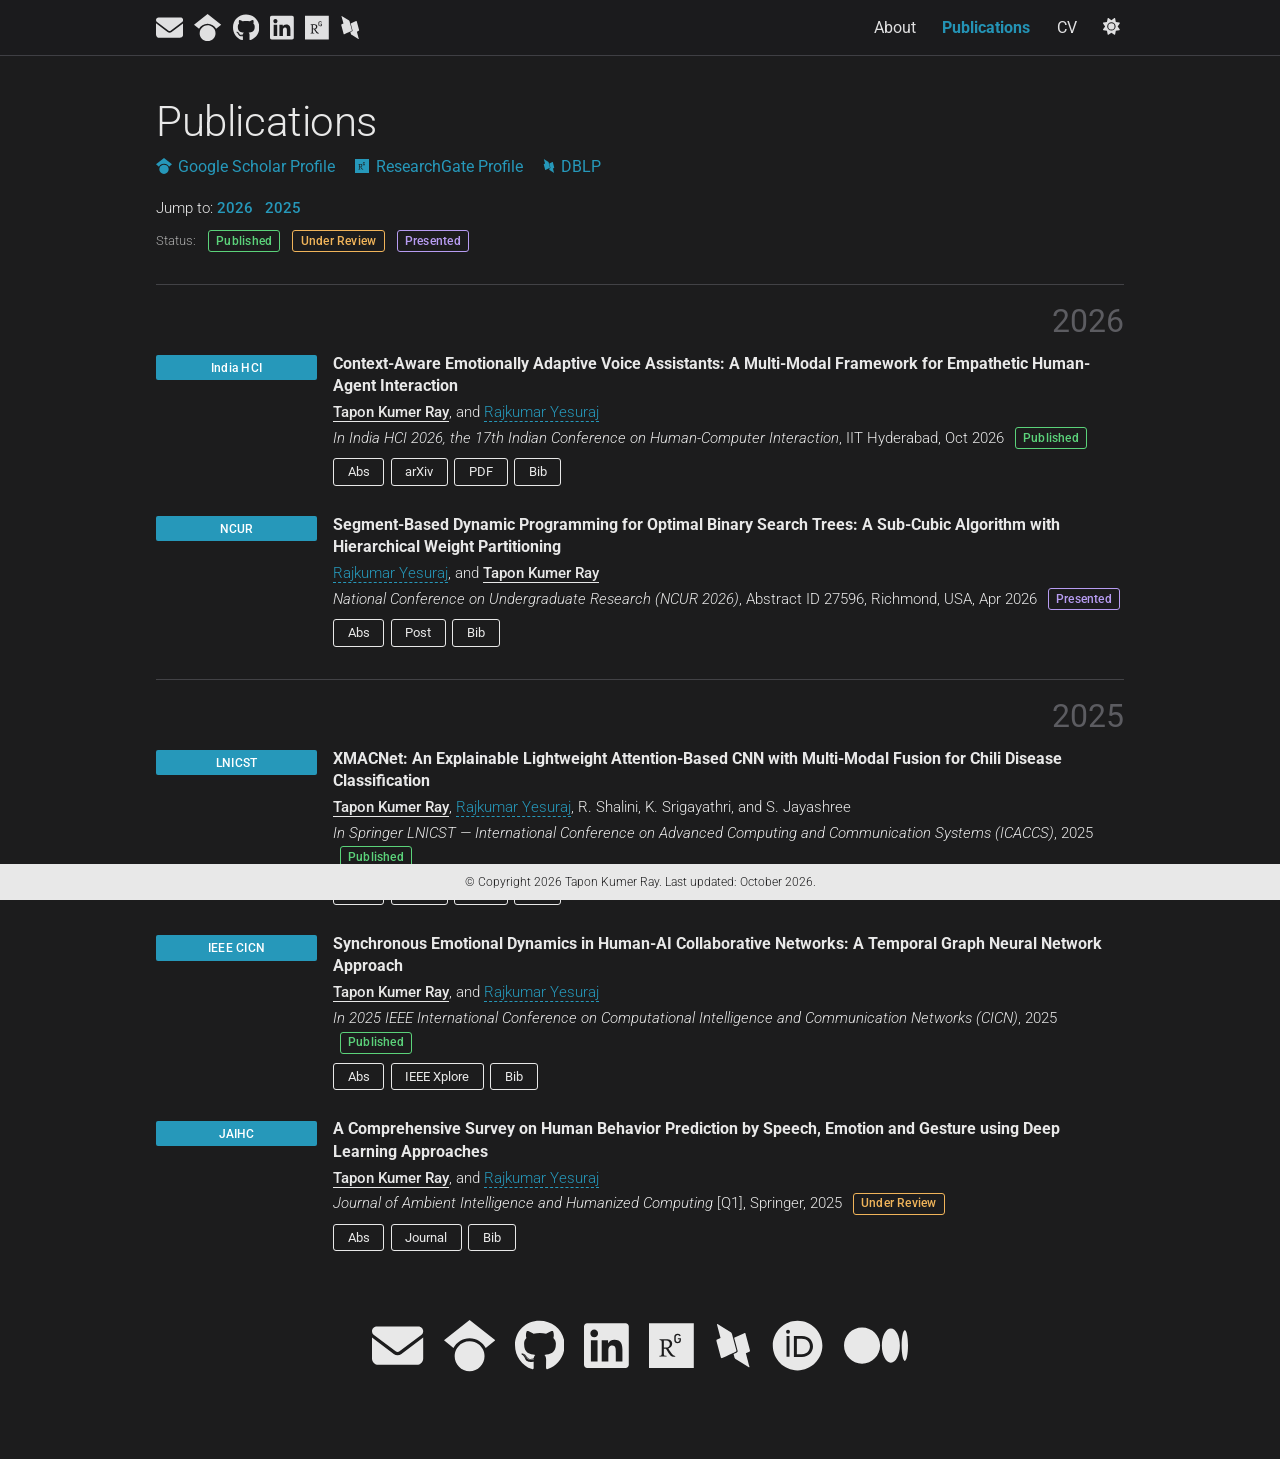
==== publications/index.html @ 4c93cc3c "Revise publication abstracts and clean up comments Updated abstracts for multiple publications and r" ====
<!DOCTYPE html>
<html lang="en" data-theme="dark">
<head>
  <meta charset="utf-8">
  <meta name="viewport" content="width=device-width, initial-scale=1">
  <title>Publications | Tapon Kumer Ray</title>
  <meta name="author" content="Tapon Kumer Ray">
  <meta name="description" content="Publications by Tapon Kumer Ray, grouped by year.">
  <meta name="color-scheme" content="dark light">
  <link rel="canonical" href="https://tapon22bce.github.io/publications/">
  <script>
    /* theme before first paint: visitor's saved choice, otherwise dark (default) */
    (function () {
      var t = null;
      try { t = localStorage.getItem("theme"); } catch (e) {}
      document.documentElement.setAttribute("data-theme", t === "light" ? "light" : "dark");
    })();
  </script>
  <link rel="preconnect" href="https://fonts.googleapis.com">
  <link rel="preconnect" href="https://fonts.gstatic.com" crossorigin>
  <link rel="stylesheet" href="https://fonts.googleapis.com/css2?family=Roboto:wght@300;400;500;700&amp;display=swap">
  <link rel="stylesheet" href="../assets/css/main.css">
  <link rel="icon" href="data:image/svg+xml,<svg xmlns=%22http://www.w3.org/2000/svg%22 viewBox=%220 0 100 100%22><text y=%22.9em%22 font-size=%2290%22>⚛️</text></svg>">
  <script type="speculationrules">
  {
    "prefetch":  [{ "urls": ["/", "/publications/", "/cv/"], "eagerness": "eager" }],
    "prerender": [{ "where": { "selector_matches": ".nav-links a" }, "eagerness": "moderate" }]
  }
  </script>
</head>
<body>

  <header>
    <nav class="navbar" aria-label="Main">
      <div class="container">
        <div class="nav-social">
          <a href="mailto:tapon.ray@plaksha.edu.in" title="Email" aria-label="Email"><svg class="icon" viewBox="0 0 512 512" width="1em" height="1em" aria-hidden="true" focusable="false"><path d="M48 64C21.5 64 0 85.5 0 112c0 15.1 7.1 29.3 19.2 38.4L236.8 313.6c11.4 8.5 27 8.5 38.4 0L492.8 150.4c12.1-9.1 19.2-23.3 19.2-38.4c0-26.5-21.5-48-48-48H48zM0 176V384c0 35.3 28.7 64 64 64H448c35.3 0 64-28.7 64-64V176L294.4 339.2c-22.8 17.1-54 17.1-76.8 0L0 176z"/></svg></a>
          <a href="https://scholar.google.com/citations?user=hwCwrJQAAAAJ&amp;hl=en" title="Google Scholar" aria-label="Google Scholar" target="_blank" rel="noopener"><svg class="icon" viewBox="0 0 512 512" width="1em" height="1em" aria-hidden="true" focusable="false"><path d="M390.9 298.5c0 0 0 .1 .1 .1c9.2 19.4 14.4 41.1 14.4 64C405.3 445.1 338.5 512 256 512s-149.3-66.9-149.3-149.3c0-22.9 5.2-44.6 14.4-64h0c1.7-3.6 3.6-7.2 5.6-10.7c4.4-7.6 9.4-14.7 15-21.3c27.4-32.6 68.5-53.3 114.4-53.3c33.6 0 64.6 11.1 89.6 29.9c9.1 6.9 17.4 14.7 24.8 23.5c5.6 6.6 10.6 13.8 15 21.3c2 3.4 3.8 7 5.5 10.5zm26.4-18.8c-30.1-58.4-91-98.4-161.3-98.4s-131.2 40-161.3 98.4L0 202.7 256 0 512 202.7l-94.7 77.1z"/></svg></a>
          <a href="https://github.com/tapon22bce" title="GitHub" aria-label="GitHub" target="_blank" rel="noopener"><svg class="icon" viewBox="0 0 496 512" width="0.969em" height="1em" aria-hidden="true" focusable="false"><path d="M165.9 397.4c0 2-2.3 3.6-5.2 3.6-3.3.3-5.6-1.3-5.6-3.6 0-2 2.3-3.6 5.2-3.6 3-.3 5.6 1.3 5.6 3.6zm-31.1-4.5c-.7 2 1.3 4.3 4.3 4.9 2.6 1 5.6 0 6.2-2s-1.3-4.3-4.3-5.2c-2.6-.7-5.5.3-6.2 2.3zm44.2-1.7c-2.9.7-4.9 2.6-4.6 4.9.3 2 2.9 3.3 5.9 2.6 2.9-.7 4.9-2.6 4.6-4.6-.3-1.9-3-3.2-5.9-2.9zM244.8 8C106.1 8 0 113.3 0 252c0 110.9 69.8 205.8 169.5 239.2 12.8 2.3 17.3-5.6 17.3-12.1 0-6.2-.3-40.4-.3-61.4 0 0-70 15-84.7-29.8 0 0-11.4-29.1-27.8-36.6 0 0-22.9-15.7 1.6-15.4 0 0 24.9 2 38.6 25.8 21.9 38.6 58.6 27.5 72.9 20.9 2.3-16 8.8-27.1 16-33.7-55.9-6.2-112.3-14.3-112.3-110.5 0-27.5 7.6-41.3 23.6-58.9-2.6-6.5-11.1-33.3 2.6-67.9 20.9-6.5 69 27 69 27 20-5.6 41.5-8.5 62.8-8.5s42.8 2.9 62.8 8.5c0 0 48.1-33.6 69-27 13.7 34.7 5.2 61.4 2.6 67.9 16 17.7 25.8 31.5 25.8 58.9 0 96.5-58.9 104.2-114.8 110.5 9.2 7.9 17 22.9 17 46.4 0 33.7-.3 75.4-.3 83.6 0 6.5 4.6 14.4 17.3 12.1C428.2 457.8 496 362.9 496 252 496 113.3 383.5 8 244.8 8zM97.2 352.9c-1.3 1-1 3.3.7 5.2 1.6 1.6 3.9 2.3 5.2 1 1.3-1 1-3.3-.7-5.2-1.6-1.6-3.9-2.3-5.2-1zm-10.8-8.1c-.7 1.3.3 2.9 2.3 3.9 1.6 1 3.6.7 4.3-.7.7-1.3-.3-2.9-2.3-3.9-2-.6-3.6-.3-4.3.7zm32.4 35.6c-1.6 1.3-1 4.3 1.3 6.2 2.3 2.3 5.2 2.6 6.5 1 1.3-1.3.7-4.3-1.3-6.2-2.2-2.3-5.2-2.6-6.5-1zm-11.4-14.7c-1.6 1-1.6 3.6 0 5.9 1.6 2.3 4.3 3.3 5.6 2.3 1.6-1.3 1.6-3.9 0-6.2-1.4-2.3-4-3.3-5.6-2z"/></svg></a>
          <a href="https://www.linkedin.com/in/tapon-k-r-2b0728261" title="LinkedIn" aria-label="LinkedIn" target="_blank" rel="noopener"><svg class="icon" viewBox="0 0 448 512" width="0.875em" height="1em" aria-hidden="true" focusable="false"><path d="M416 32H31.9C14.3 32 0 46.5 0 64.3v383.4C0 465.5 14.3 480 31.9 480H416c17.6 0 32-14.5 32-32.3V64.3c0-17.8-14.4-32.3-32-32.3zM135.4 416H69V202.2h66.5V416zm-33.2-243c-21.3 0-38.5-17.3-38.5-38.5S80.9 96 102.2 96c21.2 0 38.5 17.3 38.5 38.5 0 21.3-17.2 38.5-38.5 38.5zm282.1 243h-66.4V312c0-24.8-.5-56.7-34.5-56.7-34.6 0-39.9 27-39.9 54.9V416h-66.4V202.2h63.7v29.2h.9c8.9-16.8 30.6-34.5 62.9-34.5 67.2 0 79.7 44.3 79.7 101.9V416z"/></svg></a>
          <a href="https://www.researchgate.net/profile/Tapon-K-Ray" title="ResearchGate" aria-label="ResearchGate" target="_blank" rel="noopener"><svg class="icon" viewBox="0 0 448 512" width="0.875em" height="1em" aria-hidden="true" focusable="false"><path d="M0 32v448h448V32H0zm262.2 334.4c-6.6 3-33.2 6-50-14.2-9.2-10.6-25.3-33.3-42.2-63.6-8.9 0-14.7 0-21.4-.6v46.4c0 23.5 6 21.2 25.8 23.9v8.1c-6.9-.3-23.1-.8-35.6-.8-13.1 0-26.1.6-33.6.8v-8.1c15.5-2.9 22-1.3 22-23.9V225c0-22.6-6.4-21-22-23.9V193c25.8 1 53.1-.6 70.9-.6 31.7 0 55.9 14.4 55.9 45.6 0 21.1-16.7 42.2-39.2 47.5 13.6 24.2 30 45.6 42.2 58.9 7.2 7.8 17.2 14.7 27.2 14.7v7.3zm22.9-135c-23.3 0-32.2-15.7-32.2-32.2V167c0-12.2 8.8-30.4 34-30.4s30.4 17.9 30.4 17.9l-10.7 7.2s-5.5-12.5-19.7-12.5c-7.9 0-19.7 7.3-19.7 19.7v26.8c0 13.4 6.6 23.3 17.9 23.3 14.1 0 21.5-10.9 21.5-26.8h-17.9v-10.7h30.4c0 20.5 4.7 49.9-34 49.9zm-116.5 44.7c-9.4 0-13.6-.3-20-.8v-69.7c6.4-.6 15-.6 22.5-.6 23.3 0 37.2 12.2 37.2 34.5 0 21.9-15 36.6-39.7 36.6z"/></svg></a>
          <a href="https://dblp.org/pid/431/8461.html" title="DBLP" aria-label="DBLP" target="_blank" rel="noopener"><svg class="icon" viewBox="0 0 384 512" width="0.75em" height="1em" aria-hidden="true" focusable="false"><path d="m 32.247025,40.012819 c -2.2428,-0.15223 -3.88806,1.01161 -2.64918,5.63608 l 35.79017,133.561671 -0.006,0.003 -33.65224,15.63787 c 0,0 -10.07439,4.68192 -7.24107,15.25055 l 44.17766,164.87452 c 0,0 2.82977,10.56543 12.90503,5.88394 70.217005,-32.6353 111.107235,-51.63872 111.107235,-51.63872 l 23.56059,-10.95302 c 0,0 9.31217,-4.3568 7.47035,-14.12271 -0.0698,-0.3744 -0.12453,-0.73759 -0.22928,-1.12784 L 203.1111,226.99466 191.32151,183.0029 c -1.31859,-4.69013 0,0 -12.15521,-45.64012 0,0 -2.83181,-10.56955 -15.06775,-18.07325 L 39.001635,42.581439 c 0,0 -3.87101,-2.37289 -6.75461,-2.56862 z M 307.35817,130.16525 c -1.40848,-0.0243 -3.0411,0.31822 -4.92962,1.196 l -100.86067,46.58206 15.48604,57.76125 -0.0279,-0.0186 19.59148,73.4394 c 0.10312,0.38867 0.15484,0.75503 0.22619,1.12784 0.92144,8.4105 -7.46725,14.12272 -7.46725,14.12272 l -33.74519,15.77729 9.06605,33.92491 0.13945,0.55771 c 0,0 2.83181,10.56955 15.06775,18.07325 l 125.09672,76.70827 c 0,0 12.23242,7.50274 9.40069,-3.06747 -24.9628,-93.15868 -0.003,-0.01 -35.73439,-133.36028 l 33.60575,-15.61926 c -0.002,0 10.0713,-4.68193 7.23798,-15.25056 L 315.33357,137.2483 c 0,0 -1.87194,-6.97773 -7.9754,-7.08305 z"/></svg></a>
        </div>
        <button class="nav-toggler" aria-label="Toggle navigation" aria-expanded="false"><span></span><span></span><span></span></button>
        <ul class="nav-links">
          <li><a href=".././">About</a></li>
          <li><a class="active" aria-current="page" href="../publications/">Publications</a></li>
          <li><a href="../cv/">CV</a></li>
          <li><button id="light-toggle" title="Change theme" aria-label="Toggle dark mode"><svg class="icon i-moon" viewBox="0 0 384 512" width="0.75em" height="1em" aria-hidden="true" focusable="false"><path d="M223.5 32C100 32 0 132.3 0 256S100 480 223.5 480c60.6 0 115.5-24.2 155.8-63.4c5-4.9 6.3-12.5 3.1-18.7s-10.1-9.7-17-8.5c-9.8 1.7-19.8 2.6-30.1 2.6c-96.9 0-175.5-78.8-175.5-176c0-65.8 36-123.1 89.3-153.3c6.1-3.5 9.2-10.5 7.7-17.3s-7.3-11.9-14.3-12.5c-6.3-.5-12.6-.8-19-.8z"/></svg><svg class="icon i-sun" viewBox="0 0 512 512" width="1em" height="1em" aria-hidden="true" focusable="false"><path d="M361.5 1.2c5 2.1 8.6 6.6 9.6 11.9L391 121l107.9 19.8c5.3 1 9.8 4.6 11.9 9.6s1.5 10.7-1.6 15.2L446.9 256l62.3 90.3c3.1 4.5 3.7 10.2 1.6 15.2s-6.6 8.6-11.9 9.6L391 391 371.1 498.9c-1 5.3-4.6 9.8-9.6 11.9s-10.7 1.5-15.2-1.6L256 446.9l-90.3 62.3c-4.5 3.1-10.2 3.7-15.2 1.6s-8.6-6.6-9.6-11.9L121 391 13.1 371.1c-5.3-1-9.8-4.6-11.9-9.6s-1.5-10.7 1.6-15.2L65.1 256 2.8 165.7c-3.1-4.5-3.7-10.2-1.6-15.2s6.6-8.6 11.9-9.6L121 121 140.9 13.1c1-5.3 4.6-9.8 9.6-11.9s10.7-1.5 15.2 1.6L256 65.1 346.3 2.8c4.5-3.1 10.2-3.7 15.2-1.6zM160 256a96 96 0 1 1 192 0 96 96 0 1 1 -192 0zm224 0a128 128 0 1 0 -256 0 128 128 0 1 0 256 0z"/></svg></button></li>
        </ul>
      </div>
    </nav>
    <div class="progress-bar"></div>
  </header>

  <main class="container">
    <div class="post">
      <header class="post-header">
        <h1 class="post-title">Publications</h1>        
        <div class="pub-profiles">
          <a href="https://scholar.google.com/citations?user=hwCwrJQAAAAJ&hl=en" target="_blank" rel="noopener"><svg class="icon" viewBox="0 0 512 512" width="1em" height="1em" aria-hidden="true" focusable="false"><path d="M390.9 298.5c0 0 0 .1 .1 .1c9.2 19.4 14.4 41.1 14.4 64C405.3 445.1 338.5 512 256 512s-149.3-66.9-149.3-149.3c0-22.9 5.2-44.6 14.4-64h0c1.7-3.6 3.6-7.2 5.6-10.7c4.4-7.6 9.4-14.7 15-21.3c27.4-32.6 68.5-53.3 114.4-53.3c33.6 0 64.6 11.1 89.6 29.9c9.1 6.9 17.4 14.7 24.8 23.5c5.6 6.6 10.6 13.8 15 21.3c2 3.4 3.8 7 5.5 10.5zm26.4-18.8c-30.1-58.4-91-98.4-161.3-98.4s-131.2 40-161.3 98.4L0 202.7 256 0 512 202.7l-94.7 77.1z"/></svg>Google Scholar Profile</a>
          <a href="https://www.researchgate.net/profile/Tapon-K-Ray" target="_blank" rel="noopener"><svg class="icon" viewBox="0 0 448 512" width="0.875em" height="1em" aria-hidden="true" focusable="false"><path d="M0 32v448h448V32H0zm262.2 334.4c-6.6 3-33.2 6-50-14.2-9.2-10.6-25.3-33.3-42.2-63.6-8.9 0-14.7 0-21.4-.6v46.4c0 23.5 6 21.2 25.8 23.9v8.1c-6.9-.3-23.1-.8-35.6-.8-13.1 0-26.1.6-33.6.8v-8.1c15.5-2.9 22-1.3 22-23.9V225c0-22.6-6.4-21-22-23.9V193c25.8 1 53.1-.6 70.9-.6 31.7 0 55.9 14.4 55.9 45.6 0 21.1-16.7 42.2-39.2 47.5 13.6 24.2 30 45.6 42.2 58.9 7.2 7.8 17.2 14.7 27.2 14.7v7.3zm22.9-135c-23.3 0-32.2-15.7-32.2-32.2V167c0-12.2 8.8-30.4 34-30.4s30.4 17.9 30.4 17.9l-10.7 7.2s-5.5-12.5-19.7-12.5c-7.9 0-19.7 7.3-19.7 19.7v26.8c0 13.4 6.6 23.3 17.9 23.3 14.1 0 21.5-10.9 21.5-26.8h-17.9v-10.7h30.4c0 20.5 4.7 49.9-34 49.9zm-116.5 44.7c-9.4 0-13.6-.3-20-.8v-69.7c6.4-.6 15-.6 22.5-.6 23.3 0 37.2 12.2 37.2 34.5 0 21.9-15 36.6-39.7 36.6z"/></svg>ResearchGate Profile</a>
          <a href="https://dblp.org/pid/431/8461.html" target="_blank" rel="noopener"><svg class="icon" viewBox="0 0 384 512" width="0.75em" height="1em" aria-hidden="true" focusable="false"><path d="m 32.247025,40.012819 c -2.2428,-0.15223 -3.88806,1.01161 -2.64918,5.63608 l 35.79017,133.561671 -0.006,0.003 -33.65224,15.63787 c 0,0 -10.07439,4.68192 -7.24107,15.25055 l 44.17766,164.87452 c 0,0 2.82977,10.56543 12.90503,5.88394 70.217005,-32.6353 111.107235,-51.63872 111.107235,-51.63872 l 23.56059,-10.95302 c 0,0 9.31217,-4.3568 7.47035,-14.12271 -0.0698,-0.3744 -0.12453,-0.73759 -0.22928,-1.12784 L 203.1111,226.99466 191.32151,183.0029 c -1.31859,-4.69013 0,0 -12.15521,-45.64012 0,0 -2.83181,-10.56955 -15.06775,-18.07325 L 39.001635,42.581439 c 0,0 -3.87101,-2.37289 -6.75461,-2.56862 z M 307.35817,130.16525 c -1.40848,-0.0243 -3.0411,0.31822 -4.92962,1.196 l -100.86067,46.58206 15.48604,57.76125 -0.0279,-0.0186 19.59148,73.4394 c 0.10312,0.38867 0.15484,0.75503 0.22619,1.12784 0.92144,8.4105 -7.46725,14.12272 -7.46725,14.12272 l -33.74519,15.77729 9.06605,33.92491 0.13945,0.55771 c 0,0 2.83181,10.56955 15.06775,18.07325 l 125.09672,76.70827 c 0,0 12.23242,7.50274 9.40069,-3.06747 -24.9628,-93.15868 -0.003,-0.01 -35.73439,-133.36028 l 33.60575,-15.61926 c -0.002,0 10.0713,-4.68193 7.23798,-15.25056 L 315.33357,137.2483 c 0,0 -1.87194,-6.97773 -7.9754,-7.08305 z"/></svg>DBLP</a>
        </div>
        <div class="year-jump">Jump to: <a href="#y2026">2026</a><a href="#y2025">2025</a></div>
        <div class="legend">Status:
          <span class="tag pub">Published</span>
          <span class="tag rev">Under Review</span>
          <span class="tag pre">Presented</span>
        </div>
      </header>

      <!--
        HOW TO EDIT AN ENTRY
        - Status tag: <span class="tag pub">Published</span> | <span class="tag rev">Under Review</span> | <span class="tag pre">Presented</span>
        - Abstract: replace the text inside <div class="abstract hidden"><div class="box"><p>…</p></div></div>
        - Buttons: add/remove <a class="btn">…</a>. Supported labels: Abs, Bib, arXiv, PDF, DOI, Code, Slides, Poster, Video, Website.
      -->

      <div class="publications">

        <!-- ======================= 2026 ======================= -->
        <h2 class="bibliography" id="y2026">2026</h2>
        <ol class="bibliography">

          <li id="indiahci26">
            <div class="pub-row">
              <div class="abbr"><abbr title="17th Indian Conference on Human-Computer Interaction">India HCI</abbr></div>
              <div class="pub">
                <div class="title">Context-Aware Emotionally Adaptive Voice Assistants: A Multi-Modal Framework for Empathetic Human-Agent Interaction</div>
                <div class="author"><em>Tapon Kumer Ray</em>, and <a href="https://scholar.google.com/citations?user=4vbWIWMAAAAJ&hl=en" target="_blank" rel="noopener">Rajkumar Yesuraj</a></div>
                <div class="periodical"><em>In India HCI 2026, the 17th Indian Conference on Human-Computer Interaction</em>, IIT Hyderabad, Oct 2026 <span class="tag pub">Published</span></div>
                <div class="links">
                  <button class="btn" data-toggle="abstract" aria-expanded="false">Abs</button>
                  <a class="btn" href="https://arxiv.org/abs/2609.16417" target="_blank" rel="noopener">arXiv</a>
                  <a class="btn" href="https://arxiv.org/pdf/2609.16417" target="_blank" rel="noopener">PDF</a>
                  <button class="btn" data-toggle="bibtex" aria-expanded="false">Bib</button>
                  <!-- <a class="btn" href="#">DOI</a> <a class="btn" href="#">Slides</a> <a class="btn" href="#">Video</a> <a class="btn" href="#">Code</a> -->
                </div>
                <div class="abstract hidden"><div class="box"><p>                  
                  Voice-assistant interruptions tend to be intrusive because existing systems fail to consider the affective state, cognitive load and situational context of the user when deciding when and how to interrupt.Voice-assistant interruptions tend to be intrusive, since existing systems do not consider the affective state, cognitive load or situational context of the user when determining when and how to interrupt. In this paper, EmpathicVA, a closed-loop framework integrating physiological sensing, vocal-affect analysis, contextual modeling and reinforcementlearning interruption policy, is introduced. A hierarchical fusion model involves integrating HRA, EDA, respiration, acousticprosodic features, linguistic embeddings, and contextual cues and computing the probabilities of five affective states. A Double Deep Q-Network selects immediate response, brief or extended delay, empathetic response, or silent mode based on these probabilities, context and interaction history. The multimodal model obtained an accuracy of 92.3% and an F1-score of 0.922 at the research [5, 6]; and RL-based dialogue policy learning has been explored in recent research [13]. However, these lines of research tend to be kept apart. Context-aware systems typically do not require an affect estimate from the system to be calibrated, but rather sense observed activity; Emotionrecognition systems often optimize the classification without any linkage to the interaction policy; Adaptive dialogue systems seldom incorporate physiological costs for intrusive timing. Macro level on a held-out test set, outperforming the highest accuracy unimodal model by 6.0 percentage points. Comparing the six-week within-subject field study with 48 participants with a baseline and context-only assistants, there was a corresponding increase in satisfaction, trust, and appropriateness of timing, as well as a large reduction in interruption-related stress episodes. The results suggest that affect-aware timing and restraint are both important in voice interaction in addition to the response wording.
                </p></div></div>
                <div class="bibtex hidden"><pre><button class="copy-bib" type="button">Copy</button><code>@inproceedings{ray2026contextaware,
  title     = {Context-Aware Emotionally Adaptive Voice Assistants: A Multi-Modal Framework for Empathetic Human-Agent Interaction},
  author    = {Ray, Tapon Kumer and Yesuraj, Rajkumar},
  booktitle = {Proceedings of the 17th Indian Conference on Human-Computer Interaction (India HCI)},
  year      = {2026},
  eprint    = {2609.16417},
  archivePrefix = {arXiv}
}</code></pre></div>
              </div>
            </div>
          </li>

          <li id="ncur26">
            <div class="pub-row">
              <div class="abbr"><abbr title="National Conference on Undergraduate Research">NCUR</abbr></div>
              <div class="pub">
                <div class="title">Segment-Based Dynamic Programming for Optimal Binary Search Trees: A Sub-Cubic Algorithm with Hierarchical Weight Partitioning</div>
                <div class="author"><a href="https://scholar.google.com/citations?user=4vbWIWMAAAAJ&hl=en" target="_blank" rel="noopener">Rajkumar Yesuraj</a>, and <em>Tapon Kumer Ray</em></div>
                <div class="periodical"><em>National Conference on Undergraduate Research (NCUR 2026)</em>, Abstract ID 27596, Richmond, USA, Apr 2026 <span class="tag pre">Presented</span></div>
                <div class="links">
                  <button class="btn" data-toggle="abstract" aria-expanded="false">Abs</button>
                  <a class="btn" href="https://www.linkedin.com/posts/tapon-k-r-2b0728261_ncur26-undergradresearch-algorithmsobst-activity-7418565448839077888-KAvj" target="_blank" rel="noopener">Post</a>
                  <button class="btn" data-toggle="bibtex" aria-expanded="false">Bib</button>
                  <!-- <a class="btn" href="#">Poster</a> -->
                </div>
                <div class="abstract hidden"><div class="box"><p>                  
                  Constructing optimal binary search trees under two-way comparisons is significantly more challenging than in the classical three way model: two-way comparisons induce complex “punctured intervals” in the Dynamic Programming(DP) state space, potentially resulting in exponential sub-problem growth. In particular, the state-of-the-art algorithm for two-way comparisons runs in On4 time, which becomes infeasible for large datasets with millions of keys. The proposed work presents a novel On2logn2 time algorithm for constructing optimal search trees with two-way comparisons, improving on the current best On4 complexity. The approach introduces Hierarchical Weight Partitioning(HWP), a segment-based dynamic programming framework that partitions the weight space into hierarchical segments, enabling efficient pruning of equivalent sub-problems while preserving optimality. The algorithm leverages a multi-level segment tree data structure with adaptive threshold selection to achieve logarithmic improvements in both time and space complexity for practical instances. Experimental evaluation on synthetic and real-world datasets demonstrates 3 to 8 times speedups with upto 60% memory reduction compared to existing methods. Our work provides the first sub-cubic solution for this fundamental problem. These results impact new possibilities for efficient inference in AI systems that rely on search structures (e.g., decision-tree models or data indexes).
                </p></div></div>
                <div class="bibtex hidden"><pre><button class="copy-bib" type="button">Copy</button><code>@inproceedings{yesuraj2026obst_ncur,
  title     = {Segment-Based Dynamic Programming for Optimal Binary Search Trees: A Sub-Cubic Algorithm with Hierarchical Weight Partitioning},
  author    = {Yesuraj, Rajkumar and Ray, Tapon Kumer},
  booktitle = {National Conference on Undergraduate Research (NCUR)},
  address   = {Richmond, VA, USA},
  note      = {Abstract ID 27596},
  year      = {2026}
}</code></pre></div>
              </div>
            </div>
          </li>
          
        </ol>

        <!-- ======================= 2025 ======================= -->
        <h2 class="bibliography" id="y2025">2025</h2>
        <ol class="bibliography">


          <li id="xmacnet">
            <div class="pub-row">
              <div class="abbr"><abbr title="Springer LNICST (ICACCS)">LNICST</abbr></div>
              <div class="pub">
                <div class="title">XMACNet: An Explainable Lightweight Attention-Based CNN with Multi-Modal Fusion for Chili Disease Classification</div>
                <div class="author"><em>Tapon Kumer Ray</em>, <a href="https://scholar.google.com/citations?user=4vbWIWMAAAAJ&hl=en" target="_blank" rel="noopener">Rajkumar Yesuraj</a>, R. Shalini, K. Srigayathri, and S. Jayashree</div>
                <div class="periodical"><em>In Springer LNICST — International Conference on Advanced Computing and Communication Systems (ICACCS)</em>, 2025 <span class="tag pub">Published</span></div>
                <div class="links">
                  <button class="btn" data-toggle="abstract" aria-expanded="false">Abs</button>
                  <a class="btn" href="https://arxiv.org/abs/2603.06750" target="_blank" rel="noopener">arXiv</a>
                  <a class="btn" href="https://arxiv.org/pdf/2603.06750" target="_blank" rel="noopener">PDF</a>
                  <button class="btn" data-toggle="bibtex" aria-expanded="false">Bib</button>
                  <!-- <a class="btn" href="https://doi.org/...">DOI</a> <a class="btn" href="#">Code</a> -->
                </div>
                <div class="abstract hidden"><div class="box"><p>                  
                  Plant disease classification via imaging is a critical task in precision agriculture. We propose XMACNet, a novel light-weight Convolutional Neural Network (CNN) that integrates self-attention and multi-modal fusion of visible imagery and vegetation indices for chili disease detection. XMACNet uses an EfficientNetV2S backbone enhanced by a self-attention module and a fusion branch that processes both RGB images and computed vegetation index maps (NDVI, NPCI, MCARI). We curated a new dataset of 12,000 chili leaf images across six classes (five disease types plus healthy), augmented synthetically via StyleGAN to mitigate data scarcity. Trained on this dataset, XMACNet achieves high accuracy, F1-score, and AUC, outperforming baseline models such as ResNet-50, MobileNetV2, and a Swin Transformer variant. Crucially, XMACNet is explainable: we use Grad-CAM++ and SHAP to visualize and quantify the model’s focus on disease features. The model’s compact size and fast inference make it suitable for edge deployment in real-world farming scenarios.
                </p></div></div>
                <div class="bibtex hidden"><pre><button class="copy-bib" type="button">Copy</button><code>@inproceedings{ray2025xmacnet,
  title     = {XMACNet: An Explainable Lightweight Attention-Based CNN with Multi-Modal Fusion for Chili Disease Classification},
  author    = {Ray, Tapon Kumer and Yesuraj, Rajkumar and Shalini, R. and Srigayathri, K. and Jayashree, S.},
  booktitle = {International Conference on Advanced Computing and Communication Systems (ICACCS)},
  series    = {Lecture Notes of the Institute for Computer Sciences, Social Informatics and Telecommunications Engineering (LNICST)},
  publisher = {Springer},
  year      = {2025},
  eprint    = {2603.06750},
  archivePrefix = {arXiv}
}</code></pre></div>
              </div>
            </div>
          </li>

          <li id="cicn25">
            <div class="pub-row">
              <div class="abbr"><abbr title="IEEE International Conference on Computational Intelligence and Communication Networks">IEEE CICN</abbr></div>
              <div class="pub">
                <div class="title">Synchronous Emotional Dynamics in Human-AI Collaborative Networks: A Temporal Graph Neural Network Approach</div>
                <div class="author"><em>Tapon Kumer Ray</em>, and <a href="https://scholar.google.com/citations?user=4vbWIWMAAAAJ&hl=en" target="_blank" rel="noopener">Rajkumar Yesuraj</a></div>
                <div class="periodical"><em>In 2025 IEEE International Conference on Computational Intelligence and Communication Networks (CICN)</em>, 2025 <span class="tag pub">Published</span></div>
                <div class="links">
                  <button class="btn" data-toggle="abstract" aria-expanded="false">Abs</button>
                  <a class="btn" href="https://ieeexplore.ieee.org/abstract/document/11368135" target="_blank" rel="noopener">IEEE Xplore</a>
                  <button class="btn" data-toggle="bibtex" aria-expanded="false">Bib</button>
                  <!-- <a class="btn" href="https://doi.org/10.1109/...">DOI</a> <a class="btn" href="#">Slides</a> -->
                </div>
                <div class="abstract hidden"><div class="box"><p>                  
                  Current multi-agent systems lack temporal coherence in emotional state modelling, leading to jarring transitions and reduced user trust during collaborative tasks. We introduce Temporal Affective Resonance Networks (TARN), a novel architecture that models emotional contagion and synchronization between humans and multiple AI agents using dynamic graph neural networks with attention-based temporal fusion. TARN captures emotional state transitions across multi-second windows and enforces consistency constraints that prevent emotional whiplash in collaborative scenarios. Our system integrates physiological sensors (EEG, GSR, HRV) with linguistic sentiment analysis through a hierarchical variational autoencoder that learns joint humanAI emotional trajectories. A temporal consistency loss function ensures smooth affective transitions while maintaining responsiveness to genuine emotional shifts. Evaluation across 120 participants in creative problem-solving tasks demonstrates 34% improvement in perceived emotional intelligence, 28% reduction in trust degradation during handoffs, and 41% better taska outcomes compared to independent agent baselines.
                </p></div></div>
                <div class="bibtex hidden"><pre><button class="copy-bib" type="button">Copy</button><code>@inproceedings{ray2025synchronous,
  title     = {Synchronous Emotional Dynamics in Human-AI Collaborative Networks: A Temporal Graph Neural Network Approach},
  author    = {Ray, Tapon Kumer and Yesuraj, Rajkumar},
  booktitle = {2025 IEEE International Conference on Computational Intelligence and Communication Networks (CICN)},
  publisher = {IEEE},
  year      = {2025},
  url       = {https://ieeexplore.ieee.org/abstract/document/11368135}
}</code></pre></div>
              </div>
            </div>
          </li>

          <li id="survey">
            <div class="pub-row">
              <div class="abbr"><abbr title="Journal of Ambient Intelligence and Humanized Computing (Springer)">JAIHC</abbr></div>
              <div class="pub">
                <div class="title">A Comprehensive Survey on Human Behavior Prediction by Speech, Emotion and Gesture using Deep Learning Approaches</div>
                <div class="author"><em>Tapon Kumer Ray</em>, and <a href="https://scholar.google.com/citations?user=4vbWIWMAAAAJ&hl=en" target="_blank" rel="noopener">Rajkumar Yesuraj</a></div>
                <div class="periodical"><em>Journal of Ambient Intelligence and Humanized Computing</em> [Q1], Springer, 2025 <span class="tag rev">Under Review</span></div>
                <div class="links">
                  <button class="btn" data-toggle="abstract" aria-expanded="false">Abs</button>
                  <a class="btn" href="https://link.springer.com/journal/12652" target="_blank" rel="noopener">Journal</a>
                  <button class="btn" data-toggle="bibtex" aria-expanded="false">Bib</button>
                </div>
                <div class="abstract hidden"><div class="box"><p>                  
                  Abstract coming soon.
                </p></div></div>
                <div class="bibtex hidden"><pre><button class="copy-bib" type="button">Copy</button><code>@article{ray2025survey,
  title   = {A Comprehensive Survey on Human Behavior Prediction by Speech, Emotion and Gesture using Deep Learning Approaches},
  author  = {Ray, Tapon Kumer and Yesuraj, Rajkumar},
  journal = {Journal of Ambient Intelligence and Humanized Computing},
  note    = {Under review},
  year    = {2025}
}</code></pre></div>
              </div>
            </div>
          </li>

        </ol>
      </div>
    </div>

    <!-- ================= CONTACT ICONS ================= -->
    <div class="social">
      <div class="contact-icons">
        <a href="mailto:tapon.ray@plaksha.edu.in" title="Email" aria-label="Email"><svg class="icon" viewBox="0 0 512 512" width="1em" height="1em" aria-hidden="true" focusable="false"><path d="M48 64C21.5 64 0 85.5 0 112c0 15.1 7.1 29.3 19.2 38.4L236.8 313.6c11.4 8.5 27 8.5 38.4 0L492.8 150.4c12.1-9.1 19.2-23.3 19.2-38.4c0-26.5-21.5-48-48-48H48zM0 176V384c0 35.3 28.7 64 64 64H448c35.3 0 64-28.7 64-64V176L294.4 339.2c-22.8 17.1-54 17.1-76.8 0L0 176z"/></svg></a>
        <a href="https://scholar.google.com/citations?user=hwCwrJQAAAAJ&amp;hl=en" title="Google Scholar" aria-label="Google Scholar" target="_blank" rel="noopener"><svg class="icon" viewBox="0 0 512 512" width="1em" height="1em" aria-hidden="true" focusable="false"><path d="M390.9 298.5c0 0 0 .1 .1 .1c9.2 19.4 14.4 41.1 14.4 64C405.3 445.1 338.5 512 256 512s-149.3-66.9-149.3-149.3c0-22.9 5.2-44.6 14.4-64h0c1.7-3.6 3.6-7.2 5.6-10.7c4.4-7.6 9.4-14.7 15-21.3c27.4-32.6 68.5-53.3 114.4-53.3c33.6 0 64.6 11.1 89.6 29.9c9.1 6.9 17.4 14.7 24.8 23.5c5.6 6.6 10.6 13.8 15 21.3c2 3.4 3.8 7 5.5 10.5zm26.4-18.8c-30.1-58.4-91-98.4-161.3-98.4s-131.2 40-161.3 98.4L0 202.7 256 0 512 202.7l-94.7 77.1z"/></svg></a>
        <a href="https://github.com/tapon22bce" title="GitHub" aria-label="GitHub" target="_blank" rel="noopener"><svg class="icon" viewBox="0 0 496 512" width="0.969em" height="1em" aria-hidden="true" focusable="false"><path d="M165.9 397.4c0 2-2.3 3.6-5.2 3.6-3.3.3-5.6-1.3-5.6-3.6 0-2 2.3-3.6 5.2-3.6 3-.3 5.6 1.3 5.6 3.6zm-31.1-4.5c-.7 2 1.3 4.3 4.3 4.9 2.6 1 5.6 0 6.2-2s-1.3-4.3-4.3-5.2c-2.6-.7-5.5.3-6.2 2.3zm44.2-1.7c-2.9.7-4.9 2.6-4.6 4.9.3 2 2.9 3.3 5.9 2.6 2.9-.7 4.9-2.6 4.6-4.6-.3-1.9-3-3.2-5.9-2.9zM244.8 8C106.1 8 0 113.3 0 252c0 110.9 69.8 205.8 169.5 239.2 12.8 2.3 17.3-5.6 17.3-12.1 0-6.2-.3-40.4-.3-61.4 0 0-70 15-84.7-29.8 0 0-11.4-29.1-27.8-36.6 0 0-22.9-15.7 1.6-15.4 0 0 24.9 2 38.6 25.8 21.9 38.6 58.6 27.5 72.9 20.9 2.3-16 8.8-27.1 16-33.7-55.9-6.2-112.3-14.3-112.3-110.5 0-27.5 7.6-41.3 23.6-58.9-2.6-6.5-11.1-33.3 2.6-67.9 20.9-6.5 69 27 69 27 20-5.6 41.5-8.5 62.8-8.5s42.8 2.9 62.8 8.5c0 0 48.1-33.6 69-27 13.7 34.7 5.2 61.4 2.6 67.9 16 17.7 25.8 31.5 25.8 58.9 0 96.5-58.9 104.2-114.8 110.5 9.2 7.9 17 22.9 17 46.4 0 33.7-.3 75.4-.3 83.6 0 6.5 4.6 14.4 17.3 12.1C428.2 457.8 496 362.9 496 252 496 113.3 383.5 8 244.8 8zM97.2 352.9c-1.3 1-1 3.3.7 5.2 1.6 1.6 3.9 2.3 5.2 1 1.3-1 1-3.3-.7-5.2-1.6-1.6-3.9-2.3-5.2-1zm-10.8-8.1c-.7 1.3.3 2.9 2.3 3.9 1.6 1 3.6.7 4.3-.7.7-1.3-.3-2.9-2.3-3.9-2-.6-3.6-.3-4.3.7zm32.4 35.6c-1.6 1.3-1 4.3 1.3 6.2 2.3 2.3 5.2 2.6 6.5 1 1.3-1.3.7-4.3-1.3-6.2-2.2-2.3-5.2-2.6-6.5-1zm-11.4-14.7c-1.6 1-1.6 3.6 0 5.9 1.6 2.3 4.3 3.3 5.6 2.3 1.6-1.3 1.6-3.9 0-6.2-1.4-2.3-4-3.3-5.6-2z"/></svg></a>
        <a href="https://www.linkedin.com/in/tapon-k-r-2b0728261" title="LinkedIn" aria-label="LinkedIn" target="_blank" rel="noopener"><svg class="icon" viewBox="0 0 448 512" width="0.875em" height="1em" aria-hidden="true" focusable="false"><path d="M416 32H31.9C14.3 32 0 46.5 0 64.3v383.4C0 465.5 14.3 480 31.9 480H416c17.6 0 32-14.5 32-32.3V64.3c0-17.8-14.4-32.3-32-32.3zM135.4 416H69V202.2h66.5V416zm-33.2-243c-21.3 0-38.5-17.3-38.5-38.5S80.9 96 102.2 96c21.2 0 38.5 17.3 38.5 38.5 0 21.3-17.2 38.5-38.5 38.5zm282.1 243h-66.4V312c0-24.8-.5-56.7-34.5-56.7-34.6 0-39.9 27-39.9 54.9V416h-66.4V202.2h63.7v29.2h.9c8.9-16.8 30.6-34.5 62.9-34.5 67.2 0 79.7 44.3 79.7 101.9V416z"/></svg></a>
        <a href="https://www.researchgate.net/profile/Tapon-K-Ray" title="ResearchGate" aria-label="ResearchGate" target="_blank" rel="noopener"><svg class="icon" viewBox="0 0 448 512" width="0.875em" height="1em" aria-hidden="true" focusable="false"><path d="M0 32v448h448V32H0zm262.2 334.4c-6.6 3-33.2 6-50-14.2-9.2-10.6-25.3-33.3-42.2-63.6-8.9 0-14.7 0-21.4-.6v46.4c0 23.5 6 21.2 25.8 23.9v8.1c-6.9-.3-23.1-.8-35.6-.8-13.1 0-26.1.6-33.6.8v-8.1c15.5-2.9 22-1.3 22-23.9V225c0-22.6-6.4-21-22-23.9V193c25.8 1 53.1-.6 70.9-.6 31.7 0 55.9 14.4 55.9 45.6 0 21.1-16.7 42.2-39.2 47.5 13.6 24.2 30 45.6 42.2 58.9 7.2 7.8 17.2 14.7 27.2 14.7v7.3zm22.9-135c-23.3 0-32.2-15.7-32.2-32.2V167c0-12.2 8.8-30.4 34-30.4s30.4 17.9 30.4 17.9l-10.7 7.2s-5.5-12.5-19.7-12.5c-7.9 0-19.7 7.3-19.7 19.7v26.8c0 13.4 6.6 23.3 17.9 23.3 14.1 0 21.5-10.9 21.5-26.8h-17.9v-10.7h30.4c0 20.5 4.7 49.9-34 49.9zm-116.5 44.7c-9.4 0-13.6-.3-20-.8v-69.7c6.4-.6 15-.6 22.5-.6 23.3 0 37.2 12.2 37.2 34.5 0 21.9-15 36.6-39.7 36.6z"/></svg></a>
        <a href="https://dblp.org/pid/431/8461.html" title="DBLP" aria-label="DBLP" target="_blank" rel="noopener"><svg class="icon" viewBox="0 0 384 512" width="0.75em" height="1em" aria-hidden="true" focusable="false"><path d="m 32.247025,40.012819 c -2.2428,-0.15223 -3.88806,1.01161 -2.64918,5.63608 l 35.79017,133.561671 -0.006,0.003 -33.65224,15.63787 c 0,0 -10.07439,4.68192 -7.24107,15.25055 l 44.17766,164.87452 c 0,0 2.82977,10.56543 12.90503,5.88394 70.217005,-32.6353 111.107235,-51.63872 111.107235,-51.63872 l 23.56059,-10.95302 c 0,0 9.31217,-4.3568 7.47035,-14.12271 -0.0698,-0.3744 -0.12453,-0.73759 -0.22928,-1.12784 L 203.1111,226.99466 191.32151,183.0029 c -1.31859,-4.69013 0,0 -12.15521,-45.64012 0,0 -2.83181,-10.56955 -15.06775,-18.07325 L 39.001635,42.581439 c 0,0 -3.87101,-2.37289 -6.75461,-2.56862 z M 307.35817,130.16525 c -1.40848,-0.0243 -3.0411,0.31822 -4.92962,1.196 l -100.86067,46.58206 15.48604,57.76125 -0.0279,-0.0186 19.59148,73.4394 c 0.10312,0.38867 0.15484,0.75503 0.22619,1.12784 0.92144,8.4105 -7.46725,14.12272 -7.46725,14.12272 l -33.74519,15.77729 9.06605,33.92491 0.13945,0.55771 c 0,0 2.83181,10.56955 15.06775,18.07325 l 125.09672,76.70827 c 0,0 12.23242,7.50274 9.40069,-3.06747 -24.9628,-93.15868 -0.003,-0.01 -35.73439,-133.36028 l 33.60575,-15.61926 c -0.002,0 10.0713,-4.68193 7.23798,-15.25056 L 315.33357,137.2483 c 0,0 -1.87194,-6.97773 -7.9754,-7.08305 z"/></svg></a>
        <a href="https://orcid.org/0009-0000-3474-7573" title="ORCID" aria-label="ORCID" target="_blank" rel="noopener"><svg class="icon" viewBox="0 0 512 512" width="1em" height="1em" aria-hidden="true" focusable="false"><path d="M294.75 188.19h-45.92V342h47.47c67.62 0 83.12-51.34 83.12-76.91 0-41.64-26.54-76.9-84.67-76.9zM256 8C119 8 8 119 8 256s111 248 248 248 248-111 248-248S393 8 256 8zm-80.79 360.76h-29.84v-207.5h29.84zm-14.92-231.14a19.57 19.57 0 1 1 19.57-19.57 19.64 19.64 0 0 1-19.57 19.57zM300 369h-81V161.26h80.6c76.73 0 110.44 54.83 110.44 103.85C410 318.39 368.38 369 300 369z"/></svg></a>
        <a href="https://medium.com/@ray.tapon22bce" title="Medium" aria-label="Medium" target="_blank" rel="noopener"><svg class="icon" viewBox="0 0 640 512" width="1.25em" height="1em" aria-hidden="true" focusable="false"><path d="M180.5,74.262C80.813,74.262,0,155.633,0,256S80.819,437.738,180.5,437.738,361,356.373,361,256,280.191,74.262,180.5,74.262Zm288.25,10.646c-49.845,0-90.245,76.619-90.245,171.095s40.406,171.1,90.251,171.1,90.251-76.619,90.251-171.1H559C559,161.5,518.6,84.908,468.752,84.908Zm139.506,17.821c-17.526,0-31.735,68.628-31.735,153.274s14.2,153.274,31.735,153.274S640,340.631,640,256C640,171.351,625.785,102.729,608.258,102.729Z"/></svg></a>
      </div>
    </div>
  </main>

  <footer class="fixed-bottom">
    <div class="container">© Copyright 2026 Tapon Kumer Ray. Last updated: October 2026.</div>
  </footer>

  <script src="../assets/js/main.js" defer></script>
</body>
</html>
---- assets/css/main.css ----
/* =====================================================================
   Tapon Kumer Ray — academic site
   Visual language mirrors the al-folio theme used by avaljotsingh.github.io
   (same colour tokens, 1000px container, Roboto, thin navbar, fixed footer).
   Publications/CV components follow mirandawei.com (al-folio as well).
   ===================================================================== */

/* ---------- 1. Design tokens (identical values to the reference site) ---------- */
:root {
  --global-bg-color: #ffffff;
  --global-code-bg-color: rgba(181, 9, 172, 0.05);
  --global-text-color: #000000;
  --global-text-color-light: #828282;
  --global-theme-color: #0076df;
  --global-hover-color: #0076df;
  --global-hover-text-color: #ffffff;
  --global-footer-bg-color: #1c1c1d;
  --global-footer-text-color: #e8e8e8;
  --global-footer-link-color: #ffffff;
  --global-divider-color: rgba(0, 0, 0, 0.1);
  --global-card-bg-color: #ffffff;
  --status-published: #1e8e3e;
  --status-review: #b06000;
  --status-presented: #6f42c1;
  --nav-height: 56px;
  --thumb-bg: rgba(0, 0, 0, 0.035);
}
html[data-theme="dark"] {
  --global-bg-color: #1c1c1d;
  --global-code-bg-color: #2c3237;
  --global-text-color: #e8e8e8;
  --global-text-color-light: #a8a8a8;
  --global-theme-color: #2698ba;
  --global-hover-color: #2698ba;
  --global-footer-bg-color: #e8e8e8;
  --global-footer-text-color: #1c1c1d;
  --global-footer-link-color: #000000;
  --global-divider-color: #424246;
  --global-card-bg-color: #212529;
  --status-published: #5bd27a;
  --status-review: #f0b45a;
  --status-presented: #b79cf2;
  --thumb-bg: rgba(255, 255, 255, 0.04);
}

/* ---------- 1b. Icons (inline SVG, no icon fonts to download) ---------- */
.icon { display: inline-block; height: 1em; vertical-align: -.125em; fill: currentColor; flex: none; }

/* ---------- 1c. Instant-feeling page changes ---------- */
/* Cross-page fade in Chrome/Edge 126+ and Safari 18.2+; other browsers just switch pages. */
@view-transition { navigation: auto; }
.navbar { view-transition-name: navbar; }
footer.fixed-bottom { view-transition-name: footer; }
::view-transition-old(root), ::view-transition-new(root) { animation-duration: .16s; }
@media (prefers-reduced-motion: reduce) {
  @view-transition { navigation: none; }
  html { scroll-behavior: auto; }
}

/* ---------- 2. Base ---------- */
*, *::before, *::after { box-sizing: border-box; }
html { -webkit-text-size-adjust: 100%; scroll-behavior: smooth; }
body {
  margin: 0;
  padding-top: var(--nav-height);
  padding-bottom: 70px;               /* room for fixed footer */
  font-family: "Roboto", -apple-system, BlinkMacSystemFont, "Segoe UI", Helvetica, Arial, sans-serif;
  font-weight: 300;
  font-size: 1rem;
  line-height: 1.6;
  color: var(--global-text-color);
  background-color: var(--global-bg-color);
  -webkit-font-smoothing: antialiased;
  -moz-osx-font-smoothing: grayscale;
  text-rendering: optimizeLegibility;
}
h1, h2, h3, h4 { scroll-margin-top: 70px; line-height: 1.25; margin: 0 0 .5rem; }
p { margin: 0 0 1rem; }
b, strong { font-weight: 500; }
a { color: var(--global-theme-color); text-decoration: none; }
a:hover { color: var(--global-theme-color); text-decoration: underline; }
hr { border: 0; border-top: 1px solid var(--global-divider-color); margin: 2rem 0; }
img { max-width: 100%; height: auto; display: block; }
.container { width: 100%; max-width: 1000px; margin: 0 auto; padding: 0 16px; }
.sr-only { position: absolute; width: 1px; height: 1px; overflow: hidden; clip: rect(0 0 0 0); white-space: nowrap; }

/* smooth theme switch (al-folio "transition" class) */
html.transition, html.transition *, html.transition *::before, html.transition *::after {
  transition: background-color .4s, color .4s, border-color .4s !important;
}

/* ---------- 3. Navbar ---------- */
.navbar {
  position: fixed; top: 0; left: 0; right: 0; z-index: 1030;
  height: var(--nav-height);
  background-color: var(--global-bg-color);
  border-bottom: 1px solid var(--global-divider-color);
  opacity: .97;
}
.navbar .container { height: 100%; display: flex; align-items: center; justify-content: space-between; }
.nav-social { display: flex; align-items: center; gap: .7rem; font-size: 1.7rem; }
.nav-social a { color: var(--global-text-color); line-height: 1; display: inline-flex; }
.nav-social a:hover { color: var(--global-theme-color); text-decoration: none; }
.nav-links { display: flex; align-items: center; gap: 0.25rem; list-style: none; margin: 0; padding: 0; }
.nav-links a {
  display: block; padding: .5rem .7rem; color: var(--global-text-color); font-weight: 400;
}
.nav-links a:hover { color: var(--global-hover-color); text-decoration: none; }
.nav-links a.active { color: var(--global-theme-color); font-weight: 700; }
#light-toggle {
  background: none; border: 0; padding: .5rem .25rem .5rem .7rem; cursor: pointer;
  color: var(--global-text-color); font-size: 1.05rem; line-height: 1;
}
#light-toggle:hover { color: var(--global-hover-color); }
#light-toggle .i-sun { display: none; }
html[data-theme="dark"] #light-toggle .i-sun { display: inline-block; }
html[data-theme="dark"] #light-toggle .i-moon { display: none; }
.nav-toggler {
  display: none; background: none; border: 0; padding: 8px; cursor: pointer;
}
.nav-toggler span { display: block; width: 22px; height: 2px; margin: 4px 0; background: var(--global-text-color); border-radius: 1px; transition: .2s; }
.nav-toggler[aria-expanded="true"] span:nth-child(1) { transform: translateY(6px) rotate(45deg); }
.nav-toggler[aria-expanded="true"] span:nth-child(2) { opacity: 0; }
.nav-toggler[aria-expanded="true"] span:nth-child(3) { transform: translateY(-6px) rotate(-45deg); }

@media (max-width: 767px) {
  .nav-social { font-size: 1.4rem; gap: .55rem; }
  .nav-toggler { display: block; }
  .nav-links {
    display: none; position: absolute; top: var(--nav-height); left: 0; right: 0;
    flex-direction: column; align-items: flex-end; padding: .5rem 16px 1rem;
    background: var(--global-bg-color); border-bottom: 1px solid var(--global-divider-color);
  }
  .nav-links.open { display: flex; }
}

/* reading-progress line under the navbar (al-folio) */
.progress-bar { position: fixed; top: var(--nav-height); left: 0; height: 2px; width: 0; z-index: 1031; background: var(--global-theme-color); }

/* ---------- 4. Page header ---------- */
.post { padding-top: 2.5rem; }
.post-header { margin-bottom: 1.5rem; }
.post-title { font-size: 2.6rem; font-weight: 300; margin-bottom: .35rem; letter-spacing: -.01em; }
.post-title .first { font-weight: 700; }
.post-description { font-size: 1rem; color: var(--global-text-color); margin-bottom: 0; }
.post-description a { color: inherit; border-bottom: 1px dashed var(--global-text-color-light); }
.post-description a:hover { color: var(--global-theme-color); text-decoration: none; }

/* ---------- 5. About: profile ---------- */
.profile { float: right; width: 30%; margin: 0 0 1rem 1.75rem; }
.profile img {
  width: 100%; aspect-ratio: 4 / 5; object-fit: cover; object-position: 50% 25%;
  border-radius: 6px;
}
.profile .more-info { margin-top: .6rem; font-size: .9rem; line-height: 1.45; text-align: center; font-family: ui-monospace, SFMono-Regular, Menlo, Consolas, monospace; font-weight: 400; }
.profile .more-info p { margin: 0; }
.bio p { text-align: justify; hyphens: auto; }
.clearfix::after { content: ""; display: block; clear: both; }
@media (max-width: 575px) {
  .post-title { font-size: 2rem; }
  .profile { float: none; width: 62%; margin: 0 auto 1.25rem; }
}

/* ---------- 6. Section headings ---------- */
.section { margin-top: 2.75rem; }
.section > h2 { font-size: 1.75rem; font-weight: 400; margin-bottom: .9rem; }
.section > h2 a { color: var(--global-text-color); }
.section > h2 a:hover { color: var(--global-theme-color); text-decoration: none; }
.section-intro { text-align: justify; }

/* ---------- 7. News / awards tables ---------- */
.news { max-height: 22rem; overflow-y: auto; }      /* scrollable like al-folio "scrollable: true" */
.table { width: 100%; border-collapse: collapse; }
.table th, .table td { padding: .6rem .5rem; vertical-align: top; border-top: 1px solid var(--global-divider-color); font-size: .97rem; }
.table tr:first-child th, .table tr:first-child td { border-top: 0; }
.table th { width: 21%; font-weight: 500; white-space: nowrap; text-align: left; }
.table td b { font-weight: 500; }
.tag {
  display: inline-block; font-size: .72rem; font-weight: 500; letter-spacing: .02em;
  padding: .05rem .45rem; border-radius: 3px; border: 1px solid currentColor; vertical-align: 1px;
}
.tag.pub { color: var(--status-published); }
.tag.rev { color: var(--status-review); }
.tag.pre { color: var(--status-presented); }
.tag.run { color: var(--global-text-color-light); }
@media (max-width: 575px) {
  .table th { width: auto; white-space: normal; display: block; border-top: 1px solid var(--global-divider-color); padding-bottom: 0; }
  .table td { display: block; border-top: 0; padding-top: .15rem; }
}

/* ---------- 8. Current projects (thumbnail + text rows) ---------- */
.projects { margin-top: 1.25rem; }
.project { display: flex; gap: 1.5rem; align-items: flex-start; padding: 1.15rem 0; border-top: 1px solid var(--global-divider-color); }
.project:first-child { border-top: 0; padding-top: .25rem; }
.project-thumb {
  flex: 0 0 210px; width: 210px; aspect-ratio: 16 / 10;
  border-radius: 6px; overflow: hidden;
  border: 1px solid var(--global-divider-color);
  background: var(--thumb-bg);
  display: flex; align-items: center; justify-content: center;
  color: transparent; font-size: 0;            /* hide alt text while an image loads/fails */
}
.project-thumb img { width: 100%; height: 100%; object-fit: cover; }
.project-thumb .ph { font-size: .78rem; color: var(--global-text-color-light); text-align: center; padding: .5rem; }
.project-body { flex: 1 1 auto; min-width: 0; }
.project-body h3 { font-size: 1.2rem; font-weight: 500; margin-bottom: .3rem; }
.project-body h3 .yr { font-weight: 300; color: var(--global-text-color-light); font-size: .95rem; margin-left: .35rem; }
.project-body p { margin-bottom: .45rem; text-align: justify; font-size: .97rem; }
.project-meta { font-size: .88rem; color: var(--global-text-color-light); margin-bottom: .35rem; }
.project-meta a { color: var(--global-text-color-light); border-bottom: 1px dashed var(--global-text-color-light); }
.project-meta a:hover { color: var(--global-theme-color); border-color: var(--global-theme-color); text-decoration: none; }
.project-links { font-size: .92rem; font-weight: 400; }
.project-links .dot { margin: 0 .4rem; color: var(--global-text-color-light); }
@media (max-width: 575px) {
  .project { flex-direction: column; gap: .75rem; }
  .project-thumb { flex-basis: auto; width: 100%; }
}

/* ---------- 9. Writings ---------- */
.writing { padding: .9rem 0; border-top: 1px solid var(--global-divider-color); }
.writing:first-child { border-top: 0; padding-top: .2rem; }
.writing h3 { font-size: 1.1rem; font-weight: 500; margin-bottom: .25rem; }
.writing h3 a { color: var(--global-text-color); }
.writing h3 a:hover { color: var(--global-theme-color); }
.writing .meta { font-size: .85rem; color: var(--global-text-color-light); margin-bottom: .3rem; }
.writing p { font-size: .97rem; margin-bottom: 0; }

/* ---------- 10. Bottom contact icons (about page) ---------- */
.social { text-align: center; margin-top: 3.5rem; }
.contact-icons { font-size: 3.2rem; display: flex; justify-content: center; align-items: center; flex-wrap: wrap; gap: 1.25rem; }
.contact-icons a { color: var(--global-text-color); }
.contact-icons a:hover { color: var(--global-theme-color); text-decoration: none; }
.contact-note { font-size: .85rem; color: var(--global-text-color-light); margin-top: .6rem; }

/* ---------- 11. Footer ---------- */
footer.fixed-bottom {
  position: fixed; left: 0; right: 0; bottom: 0; z-index: 1020;
  background-color: var(--global-footer-bg-color);
  font-size: .75rem;
}
footer.fixed-bottom .container { color: var(--global-footer-text-color); padding-top: 9px; padding-bottom: 8px; text-align: center; }
footer.fixed-bottom a { color: var(--global-footer-link-color); }
footer.fixed-bottom a:hover { color: var(--global-theme-color); text-decoration: none; }

/* ---------- 12. Publications (al-folio bibliography, mirandawei buttons) ---------- */
.pub-profiles { display: flex; flex-wrap: wrap; gap: .5rem 1.25rem; font-weight: 400; margin-top: .4rem; }
.pub-profiles a .icon { margin-right: .4rem; }
.year-jump { margin-top: 1rem; font-size: .95rem; }
.year-jump a { font-weight: 500; margin-right: .75rem; }
.legend { font-size: .82rem; color: var(--global-text-color-light); margin-top: .6rem; display: flex; gap: .75rem; flex-wrap: wrap; align-items: center; }

.publications h2.bibliography {
  color: var(--global-divider-color); border-top: 1px solid var(--global-divider-color);
  padding-top: 1rem; margin-top: 2rem; margin-bottom: -2rem;
  text-align: right; font-size: 2rem; font-weight: 400;
}
html[data-theme="dark"] .publications h2.bibliography { color: #5c5c61; }
.publications ol.bibliography { list-style: none; padding: 0; margin: 0; }
.publications ol.bibliography > li { margin-bottom: 1.25rem; }
.pub-row { display: grid; grid-template-columns: 16.66% 1fr; gap: 1rem; padding-top: 2.75rem; }
.publications ol.bibliography > li + li .pub-row { padding-top: .5rem; }
.abbr { text-align: center; padding-top: .15rem; }
.abbr abbr {
  display: block; background-color: var(--global-theme-color); color: #fff;
  font-size: .78rem; font-weight: 500; text-decoration: none; letter-spacing: .02em;
  padding: .3rem .4rem; border-radius: 2px; line-height: 1.25; cursor: default;
}
.abbr abbr a { color: #fff; }
.pub .title { font-weight: 700; font-size: 1rem; line-height: 1.4; }
.pub .author { font-size: .95rem; margin-top: .15rem; }
.pub .author a { color: var(--global-theme-color); border-bottom: 1px dashed var(--global-theme-color); }
.pub .author a:hover { border-bottom-style: solid; text-decoration: none; }
.pub .author em { font-style: normal; font-weight: 500; border-bottom: 1px solid currentColor; }
.pub .periodical { font-size: .95rem; margin-top: .1rem; }
.pub .periodical em { font-style: italic; }
.pub .periodical .tag { margin-left: .4rem; }
.links { margin-top: .5rem; display: flex; flex-wrap: wrap; gap: .4rem; }
.links .btn {
  display: inline-block; font-family: inherit; font-size: .8rem; font-weight: 400;
  color: var(--global-text-color); background: transparent;
  border: 1px solid var(--global-text-color); border-radius: 3px;
  padding: .2rem .85rem; line-height: 1.5; cursor: pointer;
}
.links .btn:hover, .links .btn[aria-expanded="true"] { color: var(--global-theme-color); border-color: var(--global-theme-color); text-decoration: none; }
.links .btn .icon { margin-right: .3rem; font-size: .8em; }
.hidden { max-height: 0; overflow: hidden; transition: max-height .2s ease; font-size: .875rem; text-align: justify; }
.hidden.open { max-height: 120em; }
.hidden .box { margin-top: .6rem; padding: .6rem .85rem; border: 1px dashed var(--global-text-color); border-radius: 3px; }
.hidden .box p { margin: 0; line-height: 1.5; }
.hidden pre {
  margin: 0; text-align: left; white-space: pre-wrap; word-break: break-word; font-size: .8rem; line-height: 1.45;
  font-family: ui-monospace, SFMono-Regular, Menlo, Consolas, monospace; color: var(--global-theme-color);
  background: var(--global-code-bg-color); border-radius: 6px; padding: .75rem 1rem; position: relative;
}
.copy-bib { position: absolute; top: .4rem; right: .5rem; font-size: .75rem; border: 0; background: var(--global-card-bg-color); color: var(--global-text-color); border-radius: 3px; padding: .15rem .5rem; cursor: pointer; }
@media (max-width: 575px) {
  .pub-row { grid-template-columns: 1fr; gap: .4rem; }
  .abbr { text-align: left; }
  .abbr abbr { display: inline-block; }
}

/* ---------- 13. CV (al-folio cv cards, as on mirandawei.com/cv) ---------- */
.cv-title { display: flex; align-items: baseline; justify-content: space-between; gap: 1rem; }
.cv-pdf { font-size: 2rem; color: var(--global-text-color); }
.cv-pdf:hover { color: var(--global-theme-color); text-decoration: none; }
.cv { margin-bottom: 40px; }
.cv .card {
  background-color: var(--global-card-bg-color);
  border: 1px solid var(--global-divider-color); border-radius: 4px;
  margin-top: 1.5rem; padding: 1.1rem 1.25rem .4rem;
}
.cv .card-title { font-size: 1.35rem; font-weight: 500; margin-bottom: .6rem; }
.cv .list-group { list-style: none; margin: 0; padding: 0; }
.cv .list-group-item { padding: .8rem 0; border-top: 1px solid var(--global-divider-color); display: grid; grid-template-columns: 8.5rem 1fr; gap: 1rem; }
.cv .list-group-item:first-child { border-top: 0; padding-top: .25rem; }
.cv .badge {
  display: inline-block; justify-self: start; align-self: start;
  background-color: var(--global-theme-color); color: var(--global-card-bg-color);
  font-size: .75rem; font-weight: 700; padding: .3rem .55rem; border-radius: 3px; text-align: center; line-height: 1.25;
}
.cv .item-title { font-weight: 500; margin: 0; }
.cv .item-sub { font-size: .92rem; margin: .05rem 0 0; }
.cv .item-sub i { color: var(--global-text-color-light); }
.cv .item-loc { font-size: .88rem; color: var(--global-text-color-light); margin: .1rem 0 0; }
.cv ul.items { margin: .35rem 0 0; padding-left: 1.1rem; font-size: .93rem; }
.cv ul.items li { margin: .15rem 0; }
.cv table.info { width: 100%; border-collapse: collapse; font-size: .95rem; }
.cv table.info td { padding: .45rem .25rem; border-top: 1px solid var(--global-divider-color); vertical-align: top; }
.cv table.info tr:first-child td { border-top: 0; }
.cv table.info td:first-child { font-weight: 500; width: 30%; }
.cv .skills { display: grid; grid-template-columns: 9rem 1fr; gap: .4rem 1rem; font-size: .95rem; padding: .25rem 0 .8rem; }
.cv .skills dt { font-weight: 500; }
.cv .skills dd { margin: 0; }
@media (max-width: 575px) {
  .cv .list-group-item { grid-template-columns: 1fr; gap: .35rem; }
  .cv .skills { grid-template-columns: 1fr; gap: 0 0; }
  .cv .skills dd { margin-bottom: .5rem; }
}

/* ---------- 14. Phone polish: no justified gaps, compact thumbnails ---------- */
@media (max-width: 575px) {
  .bio p, .section-intro, .project-body p, .hidden { text-align: left; hyphens: manual; }
  .project-thumb { max-width: 360px; }
  footer.fixed-bottom { font-size: .7rem; }
}

/* ---------- 15. Bottom icons on small screens ---------- */
@media (max-width: 575px) {
  .contact-icons { font-size: 1.95rem; gap: .65rem; flex-wrap: nowrap; }
}

/* ---------- 16. CV viewer ---------- */
.cv-viewer-head { display: flex; align-items: center; justify-content: space-between; gap: .75rem; flex-wrap: wrap; margin-bottom: .75rem; }
.cv-viewer-head .card-title { margin: 0; }
.cv-actions { display: flex; gap: .5rem; }
.cv-actions .btn {
  display: inline-flex; align-items: center; gap: .4rem; font-size: .85rem; font-weight: 400;
  color: var(--global-text-color); border: 1px solid var(--global-text-color); border-radius: 3px; padding: .25rem .8rem;
}
.cv-actions .btn:hover { color: var(--global-theme-color); border-color: var(--global-theme-color); text-decoration: none; }
.cv-actions .btn .icon { font-size: .8em; }
.cv-viewer { display: flex; flex-direction: column; gap: 1rem; padding-bottom: 1.1rem; min-height: 12rem; }
.cv-page { position: relative; width: 100%; background: #fff; border: 1px solid var(--global-divider-color); border-radius: 3px; overflow: hidden; }
.cv-page canvas { display: block; width: 100%; height: auto; }
.cv-link { position: absolute; display: block; }
.cv-link:hover { background: rgba(0, 118, 223, .12); outline: 1px solid rgba(0, 118, 223, .45); }
.cv-loading { color: var(--global-text-color-light); font-size: .9rem; padding: 2rem 0; text-align: center; }
.cv-frame { width: 100%; height: 80vh; border: 1px solid var(--global-divider-color); border-radius: 3px; background: #fff; }
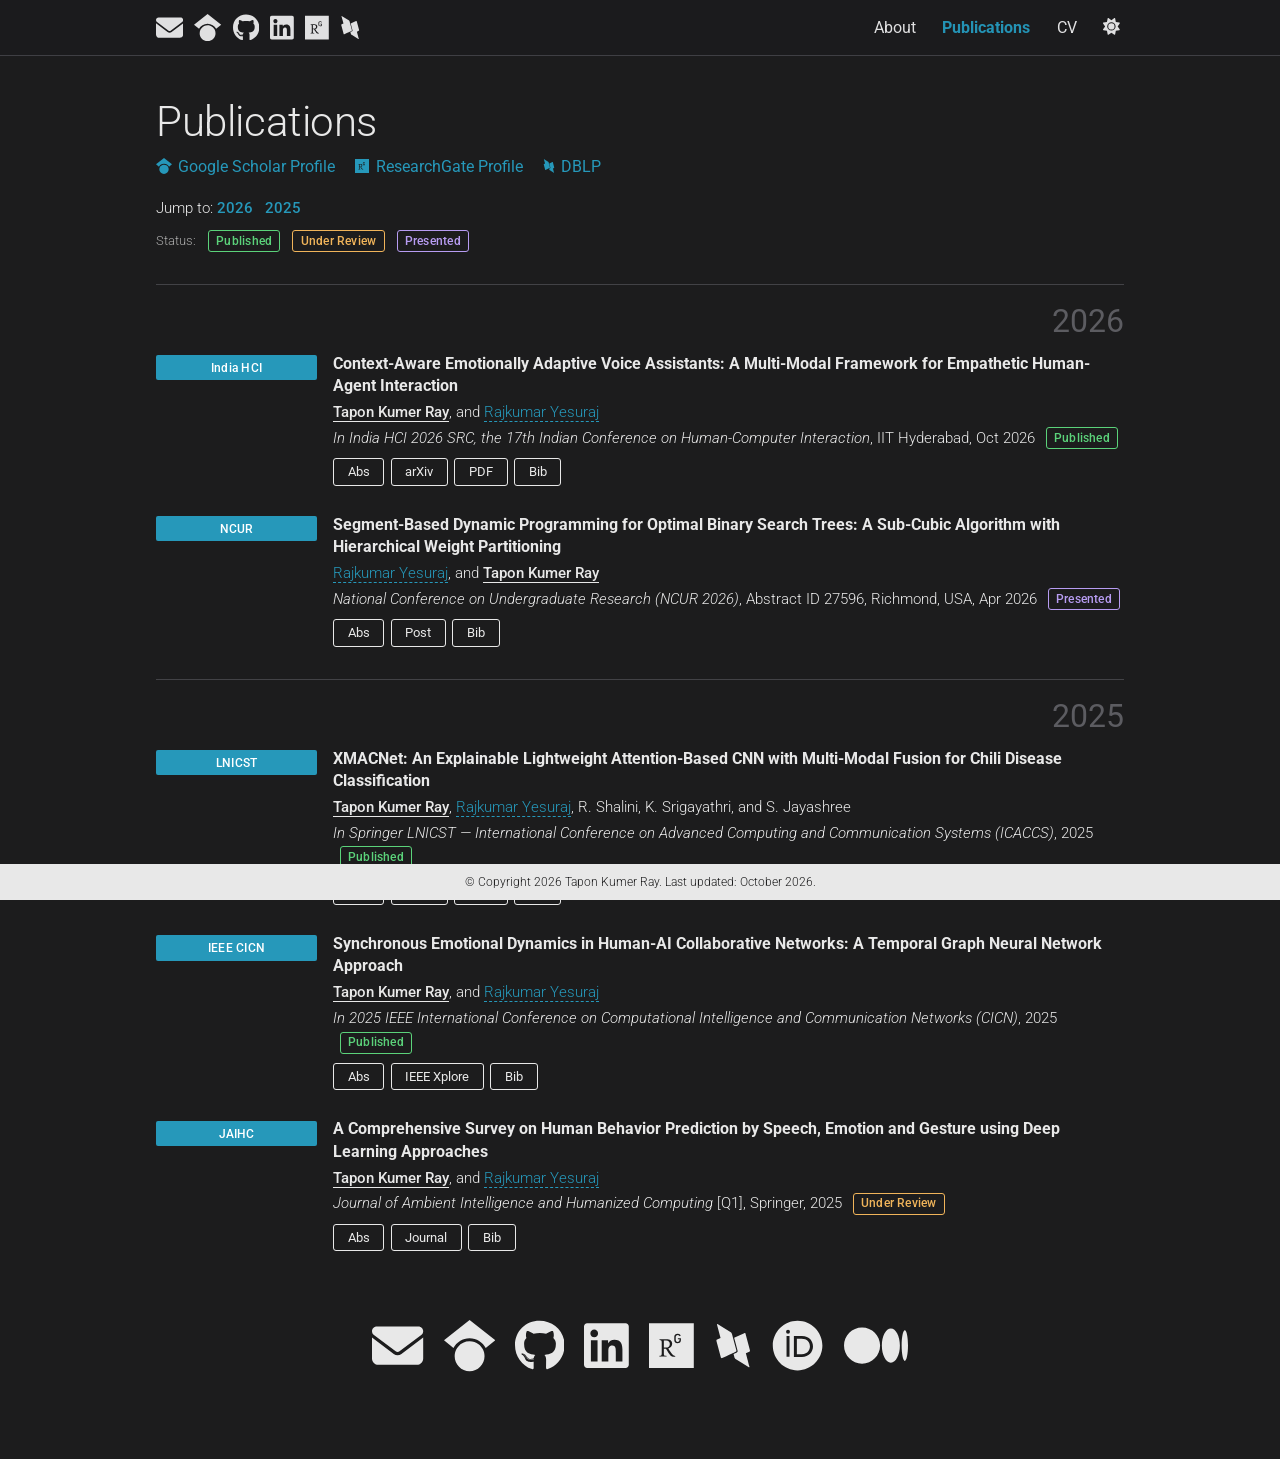
==== commit 57b96803: "Update publication details for India HCI 2026" ====
--- a/publications/index.html
+++ b/publications/index.html
@@ -89,7 +89,7 @@
               <div class="pub">
                 <div class="title">Context-Aware Emotionally Adaptive Voice Assistants: A Multi-Modal Framework for Empathetic Human-Agent Interaction</div>
                 <div class="author"><em>Tapon Kumer Ray</em>, and <a href="https://scholar.google.com/citations?user=4vbWIWMAAAAJ&hl=en" target="_blank" rel="noopener">Rajkumar Yesuraj</a></div>
-                <div class="periodical"><em>In India HCI 2026, the 17th Indian Conference on Human-Computer Interaction</em>, IIT Hyderabad, Oct 2026 <span class="tag pub">Published</span></div>
+                <div class="periodical"><em>In India HCI 2026 SRC, the 17th Indian Conference on Human-Computer Interaction</em>, IIT Hyderabad, Oct 2026 <span class="tag pub">Published</span></div>
                 <div class="links">
                   <button class="btn" data-toggle="abstract" aria-expanded="false">Abs</button>
                   <a class="btn" href="https://arxiv.org/abs/2609.16417" target="_blank" rel="noopener">arXiv</a>
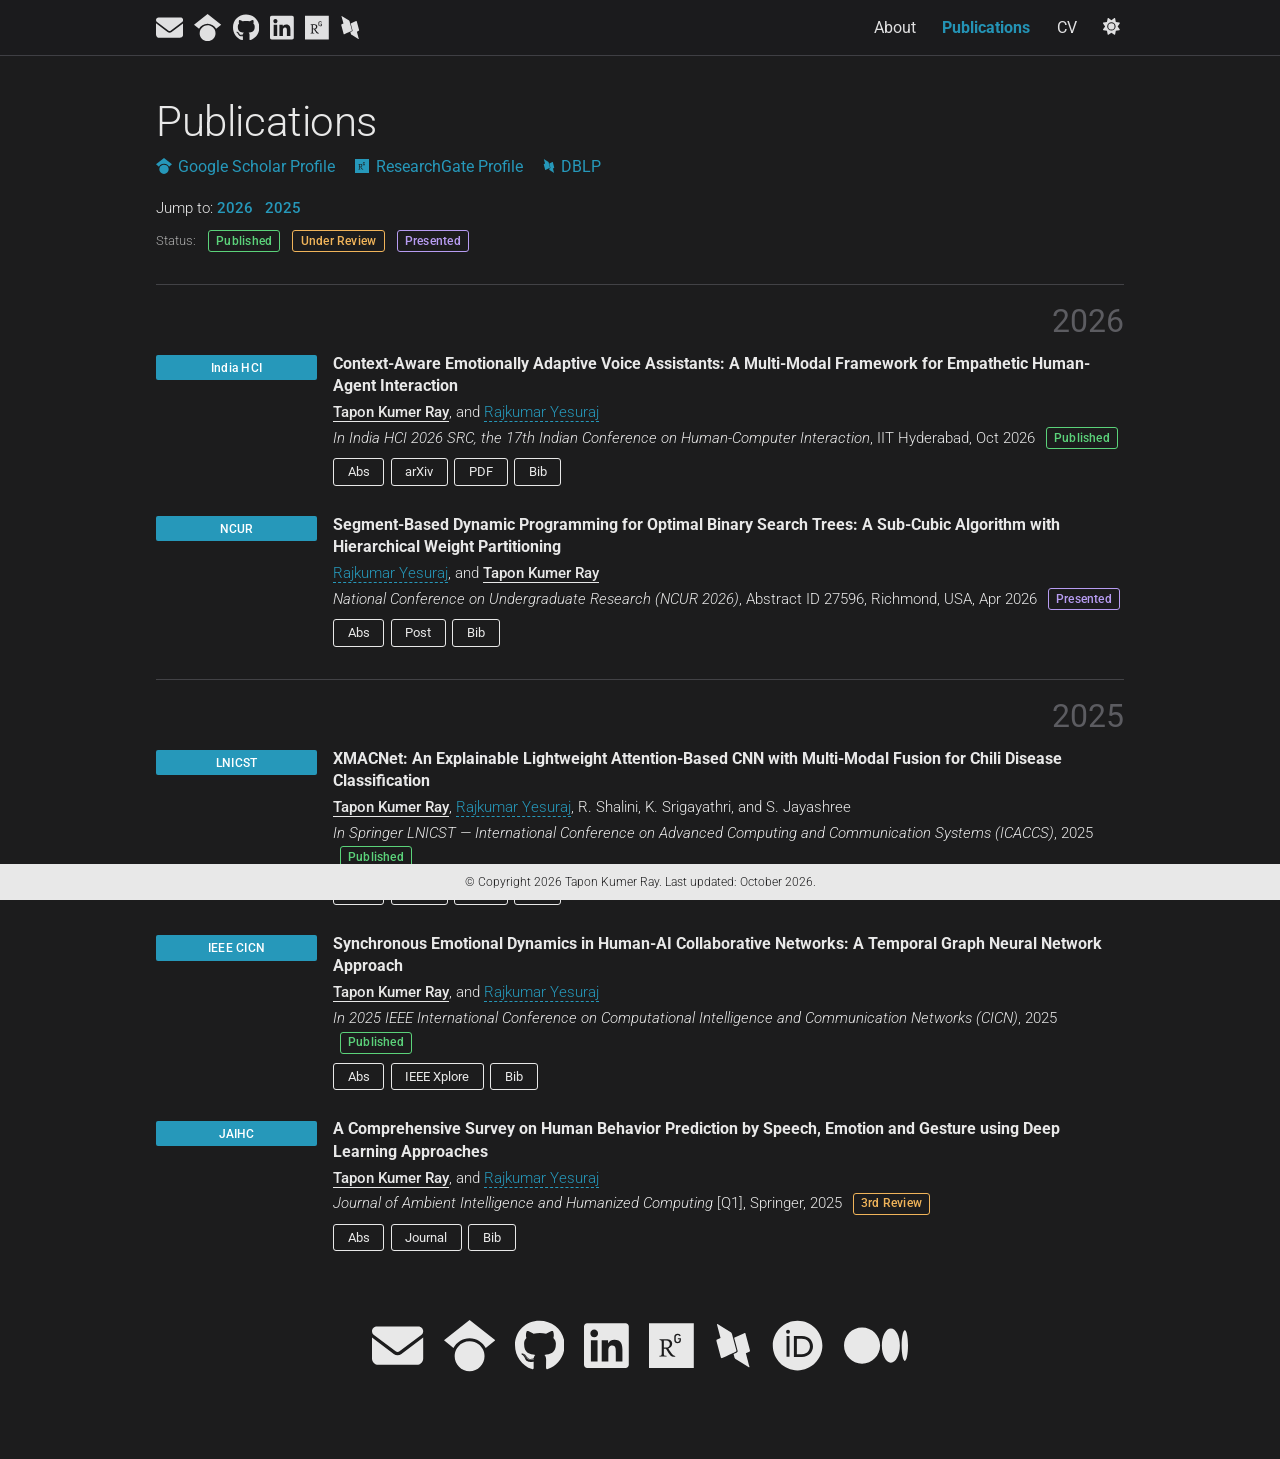
==== commit 0a7550ab: "Update publication status to '3rd Review'" ====
--- a/publications/index.html
+++ b/publications/index.html
@@ -212,7 +212,7 @@
               <div class="pub">
                 <div class="title">A Comprehensive Survey on Human Behavior Prediction by Speech, Emotion and Gesture using Deep Learning Approaches</div>
                 <div class="author"><em>Tapon Kumer Ray</em>, and <a href="https://scholar.google.com/citations?user=4vbWIWMAAAAJ&hl=en" target="_blank" rel="noopener">Rajkumar Yesuraj</a></div>
-                <div class="periodical"><em>Journal of Ambient Intelligence and Humanized Computing</em> [Q1], Springer, 2025 <span class="tag rev">Under Review</span></div>
+                <div class="periodical"><em>Journal of Ambient Intelligence and Humanized Computing</em> [Q1], Springer, 2025 <span class="tag rev">3rd Review</span></div>
                 <div class="links">
                   <button class="btn" data-toggle="abstract" aria-expanded="false">Abs</button>
                   <a class="btn" href="https://link.springer.com/journal/12652" target="_blank" rel="noopener">Journal</a>
@@ -225,7 +225,7 @@
   title   = {A Comprehensive Survey on Human Behavior Prediction by Speech, Emotion and Gesture using Deep Learning Approaches},
   author  = {Ray, Tapon Kumer and Yesuraj, Rajkumar},
   journal = {Journal of Ambient Intelligence and Humanized Computing},
-  note    = {Under review},
+  note    = {3rd review},
   year    = {2025}
 }</code></pre></div>
               </div>
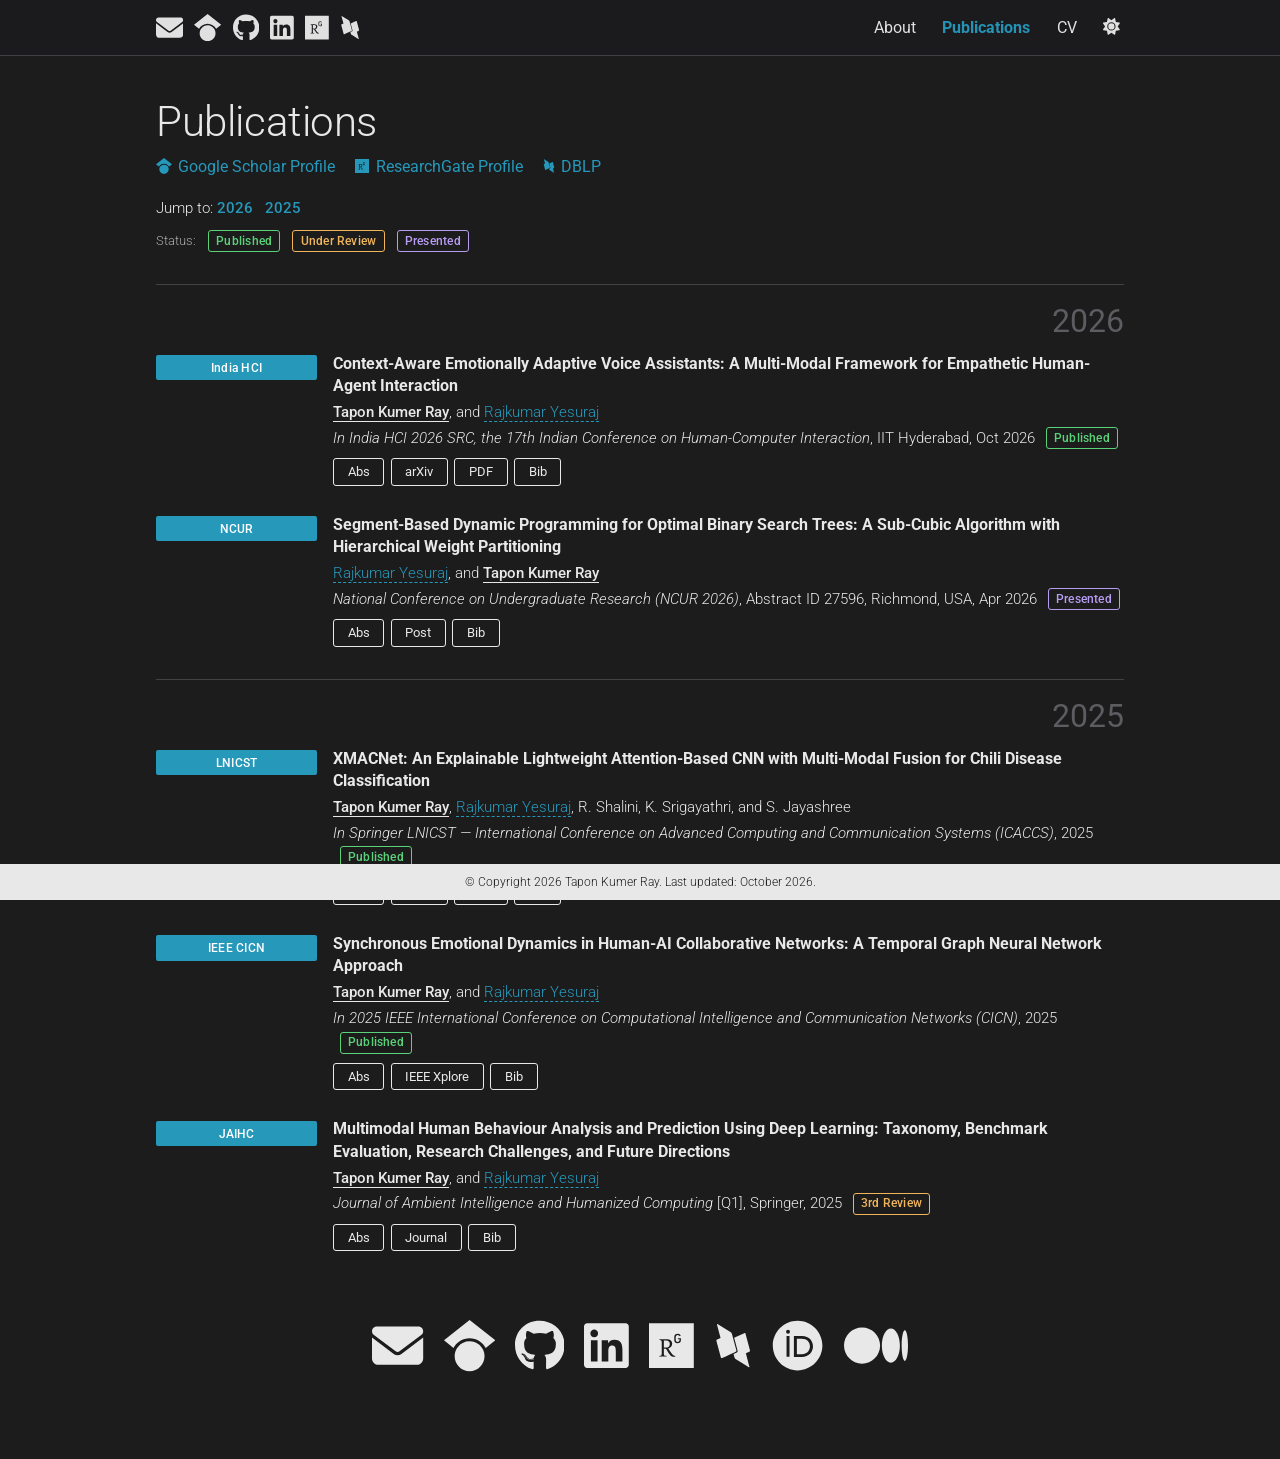
==== commit d70b0843: "Revise publication details for human behavior survey Updated the title and abstract of the publicati" ====
--- a/publications/index.html
+++ b/publications/index.html
@@ -210,7 +210,7 @@
             <div class="pub-row">
               <div class="abbr"><abbr title="Journal of Ambient Intelligence and Humanized Computing (Springer)">JAIHC</abbr></div>
               <div class="pub">
-                <div class="title">A Comprehensive Survey on Human Behavior Prediction by Speech, Emotion and Gesture using Deep Learning Approaches</div>
+                <div class="title">Multimodal Human Behaviour Analysis and Prediction Using Deep Learning: Taxonomy, Benchmark Evaluation, Research Challenges, and Future Directions</div>
                 <div class="author"><em>Tapon Kumer Ray</em>, and <a href="https://scholar.google.com/citations?user=4vbWIWMAAAAJ&hl=en" target="_blank" rel="noopener">Rajkumar Yesuraj</a></div>
                 <div class="periodical"><em>Journal of Ambient Intelligence and Humanized Computing</em> [Q1], Springer, 2025 <span class="tag rev">3rd Review</span></div>
                 <div class="links">
@@ -219,14 +219,14 @@
                   <button class="btn" data-toggle="bibtex" aria-expanded="false">Bib</button>
                 </div>
                 <div class="abstract hidden"><div class="box"><p>                  
-                  Abstract coming soon.
+                  Understanding and predicting human behaviour through computational means has become an essential goal in modern artificial intelligence. Human behaviour emerges from complex interactions among perceptual, cognitive, and emotional processes that manifest through diverse observable cues such as speech, gestures, and facial expressions. The integration of these multimodal signals offers richer behavioural insights but also introduces challenges related to heterogeneity, synchronization, and interpretability. This paper presents a unified taxonomy and comprehensive survey of deep learning methodologies developed for multimodal human behaviour prediction. "The study discusses possible directions of modality (speech, gesture, and emotion), signal type (audio, video, and EEG), model type (shallow machine learning, deep learning, and hybrid frameworks), and application domain (healthcare, human–computer interaction, education, and medical systems)." For each dimension, the survey analyzes representative architectures, benchmark datasets, fusion strategies, and evaluation methods. Current trends demonstrate a shift toward transformer-based and explainable architectures that enhance cross-modal representation and interpretability. Key research gaps are identified in dataset diversity, adaptive fusion, real-time deployment, and ethical considerations related to privacy and bias. The study highlights potential directions toward psychologically aware, lightweight, and transparent deep learning frameworks for reliable behaviour prediction in dynamic, real-world settings.
                 </p></div></div>
                 <div class="bibtex hidden"><pre><button class="copy-bib" type="button">Copy</button><code>@article{ray2025survey,
   title   = {A Comprehensive Survey on Human Behavior Prediction by Speech, Emotion and Gesture using Deep Learning Approaches},
   author  = {Ray, Tapon Kumer and Yesuraj, Rajkumar},
   journal = {Journal of Ambient Intelligence and Humanized Computing},
-  note    = {3rd review},
-  year    = {2025}
+  <!-- note    = {3rd review},
+  year    = {2025} -->
 }</code></pre></div>
               </div>
             </div>
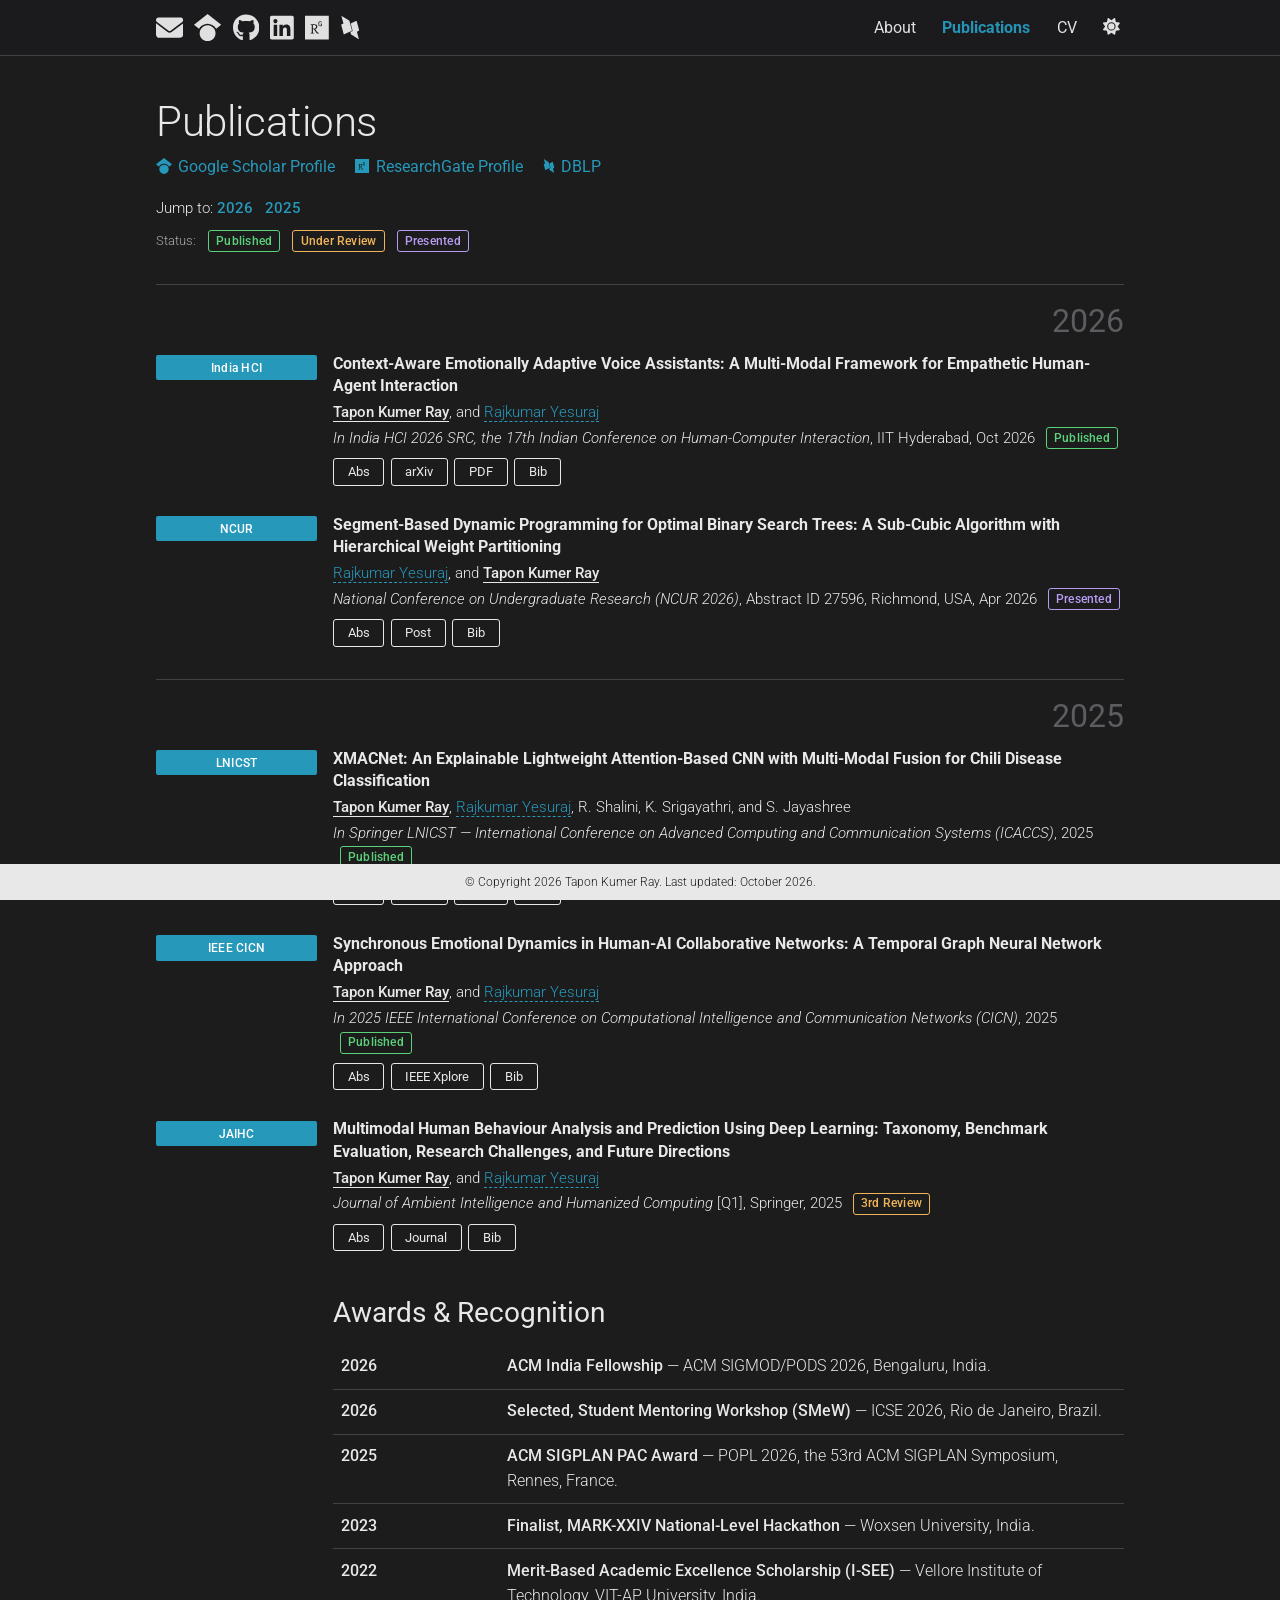
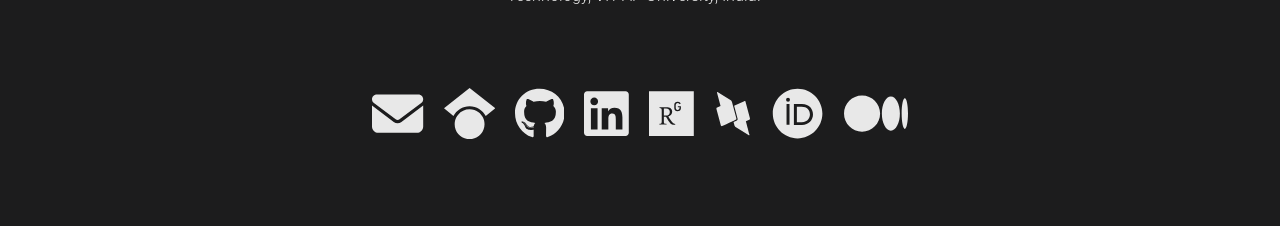
==== commit a4aa0fa0: "Add awards and recognition section to index.html Added a new section for awards and recognition with" ====
--- a/publications/index.html
+++ b/publications/index.html
@@ -228,6 +228,18 @@
   <!-- note    = {3rd review},
   year    = {2025} -->
 }</code></pre></div>
+                <!-- ================= AWARDS & RECOGNITION ================= -->
+      <section class="section" id="awards">
+        <h2><a href="#awards">Awards &amp; Recognition</a></h2>
+        <table class="table">
+          <tr><th scope="row">2026</th><td><b>ACM India Fellowship</b> — ACM SIGMOD/PODS 2026, Bengaluru, India.</td></tr>
+          <tr><th scope="row">2026</th><td><b>Selected, Student Mentoring Workshop (SMeW)</b> — ICSE 2026, Rio de Janeiro, Brazil.</td></tr>
+          <tr><th scope="row">2025</th><td><b>ACM SIGPLAN PAC Award</b> — POPL 2026, the 53rd ACM SIGPLAN Symposium, Rennes, France.</td></tr>
+          <tr><th scope="row">2023</th><td><b>Finalist, MARK-XXIV National-Level Hackathon</b> — Woxsen University, India.</td></tr>
+          <tr><th scope="row">2022</th><td><b>Merit-Based Academic Excellence Scholarship (I-SEE)</b> — Vellore Institute of Technology, VIT-AP University, India.</td></tr>
+        </table>
+      </section>
+
               </div>
             </div>
           </li>
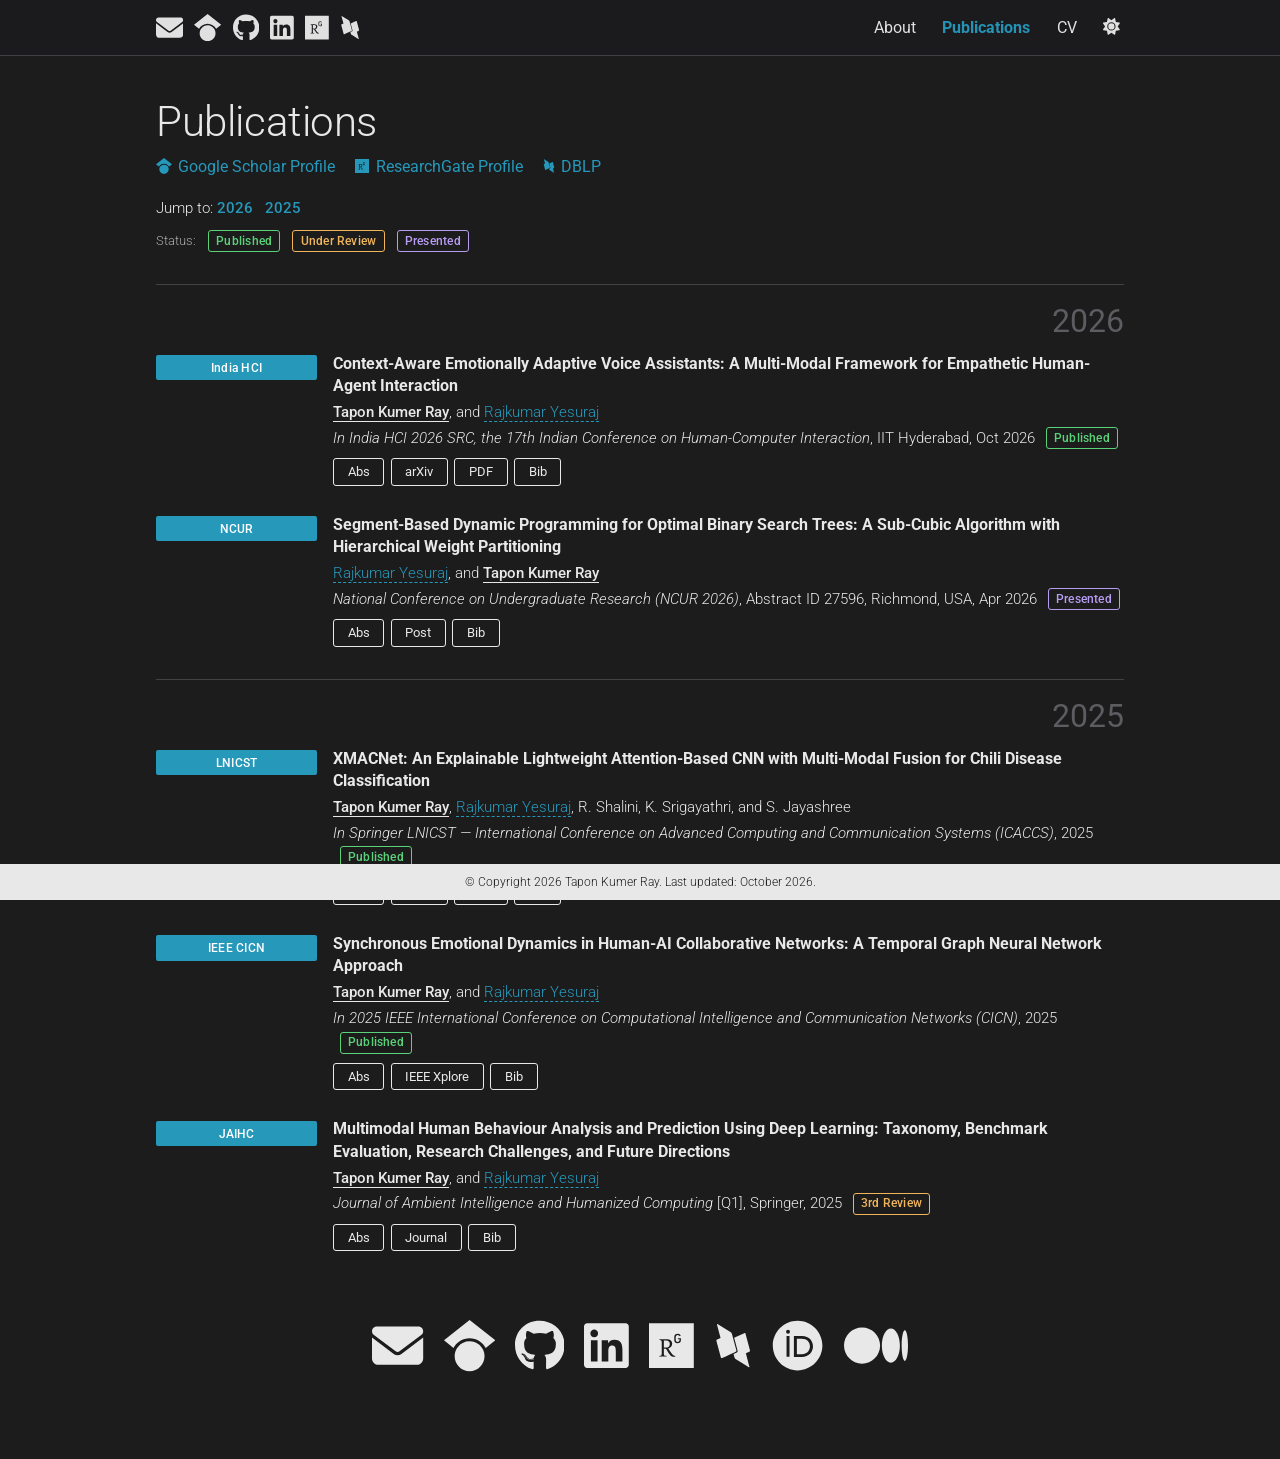
==== commit 95226687: "Delete Awards & Recognition section from index.html Removed the Awards & Recognition section from th" ====
--- a/publications/index.html
+++ b/publications/index.html
@@ -228,18 +228,6 @@
   <!-- note    = {3rd review},
   year    = {2025} -->
 }</code></pre></div>
-                <!-- ================= AWARDS & RECOGNITION ================= -->
-      <section class="section" id="awards">
-        <h2><a href="#awards">Awards &amp; Recognition</a></h2>
-        <table class="table">
-          <tr><th scope="row">2026</th><td><b>ACM India Fellowship</b> — ACM SIGMOD/PODS 2026, Bengaluru, India.</td></tr>
-          <tr><th scope="row">2026</th><td><b>Selected, Student Mentoring Workshop (SMeW)</b> — ICSE 2026, Rio de Janeiro, Brazil.</td></tr>
-          <tr><th scope="row">2025</th><td><b>ACM SIGPLAN PAC Award</b> — POPL 2026, the 53rd ACM SIGPLAN Symposium, Rennes, France.</td></tr>
-          <tr><th scope="row">2023</th><td><b>Finalist, MARK-XXIV National-Level Hackathon</b> — Woxsen University, India.</td></tr>
-          <tr><th scope="row">2022</th><td><b>Merit-Based Academic Excellence Scholarship (I-SEE)</b> — Vellore Institute of Technology, VIT-AP University, India.</td></tr>
-        </table>
-      </section>
-
               </div>
             </div>
           </li>
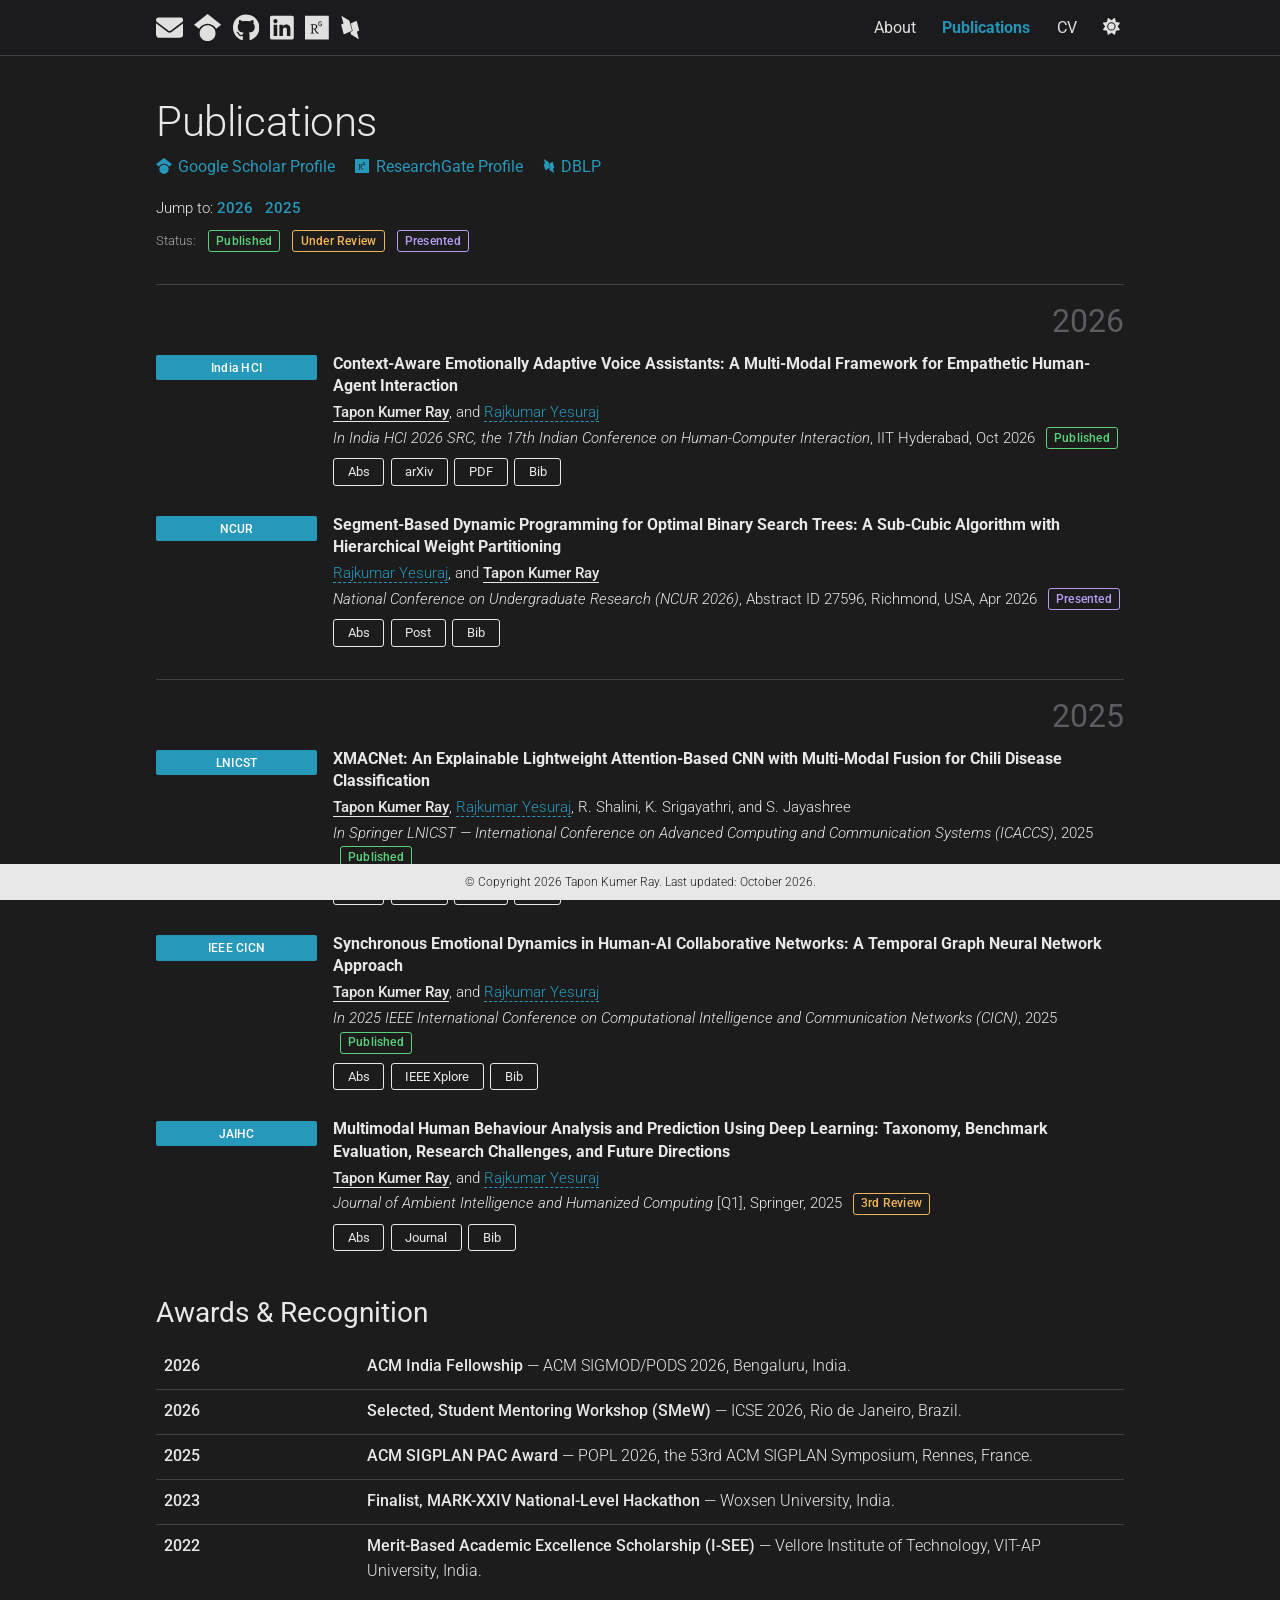
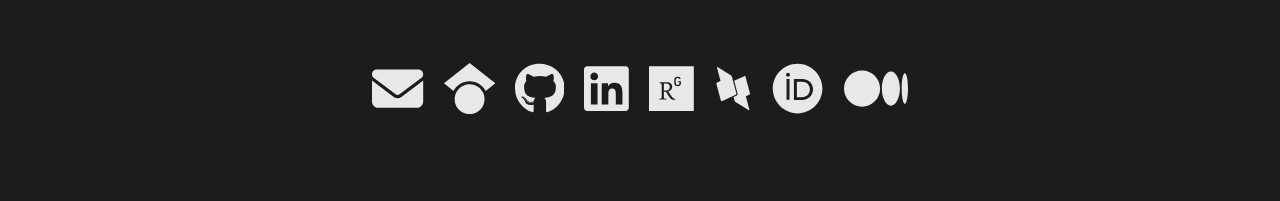
==== commit 071dd11c: "Add awards and recognition section to index.html" ====
--- a/publications/index.html
+++ b/publications/index.html
@@ -235,6 +235,18 @@
         </ol>
       </div>
     </div>
+    <!-- ================= AWARDS & RECOGNITION ================= -->
+      <section class="section" id="awards">
+        <h2><a href="#awards">Awards &amp; Recognition</a></h2>
+        <table class="table">
+          <tr><th scope="row">2026</th><td><b>ACM India Fellowship</b> — ACM SIGMOD/PODS 2026, Bengaluru, India.</td></tr>
+          <tr><th scope="row">2026</th><td><b>Selected, Student Mentoring Workshop (SMeW)</b> — ICSE 2026, Rio de Janeiro, Brazil.</td></tr>
+          <tr><th scope="row">2025</th><td><b>ACM SIGPLAN PAC Award</b> — POPL 2026, the 53rd ACM SIGPLAN Symposium, Rennes, France.</td></tr>
+          <tr><th scope="row">2023</th><td><b>Finalist, MARK-XXIV National-Level Hackathon</b> — Woxsen University, India.</td></tr>
+          <tr><th scope="row">2022</th><td><b>Merit-Based Academic Excellence Scholarship (I-SEE)</b> — Vellore Institute of Technology, VIT-AP University, India.</td></tr>
+        </table>
+      </section>
+
 
     <!-- ================= CONTACT ICONS ================= -->
     <div class="social">
